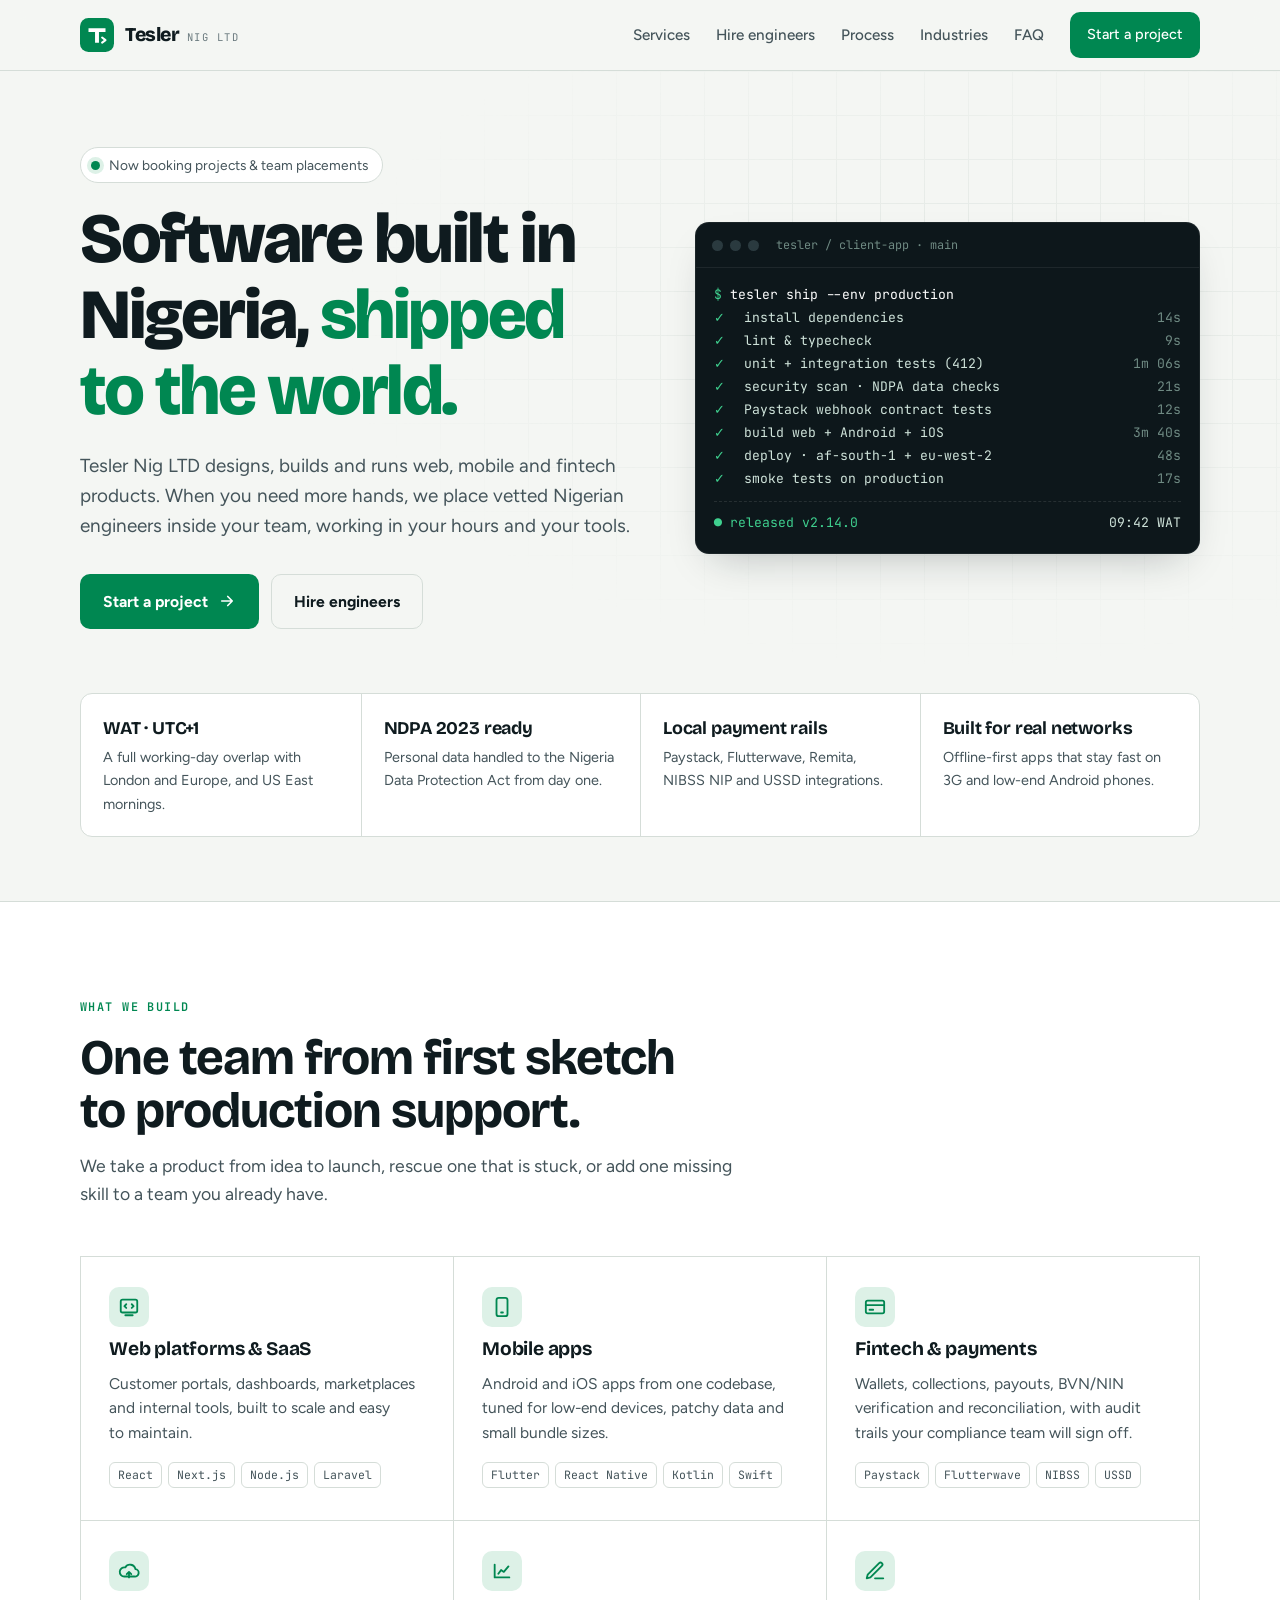
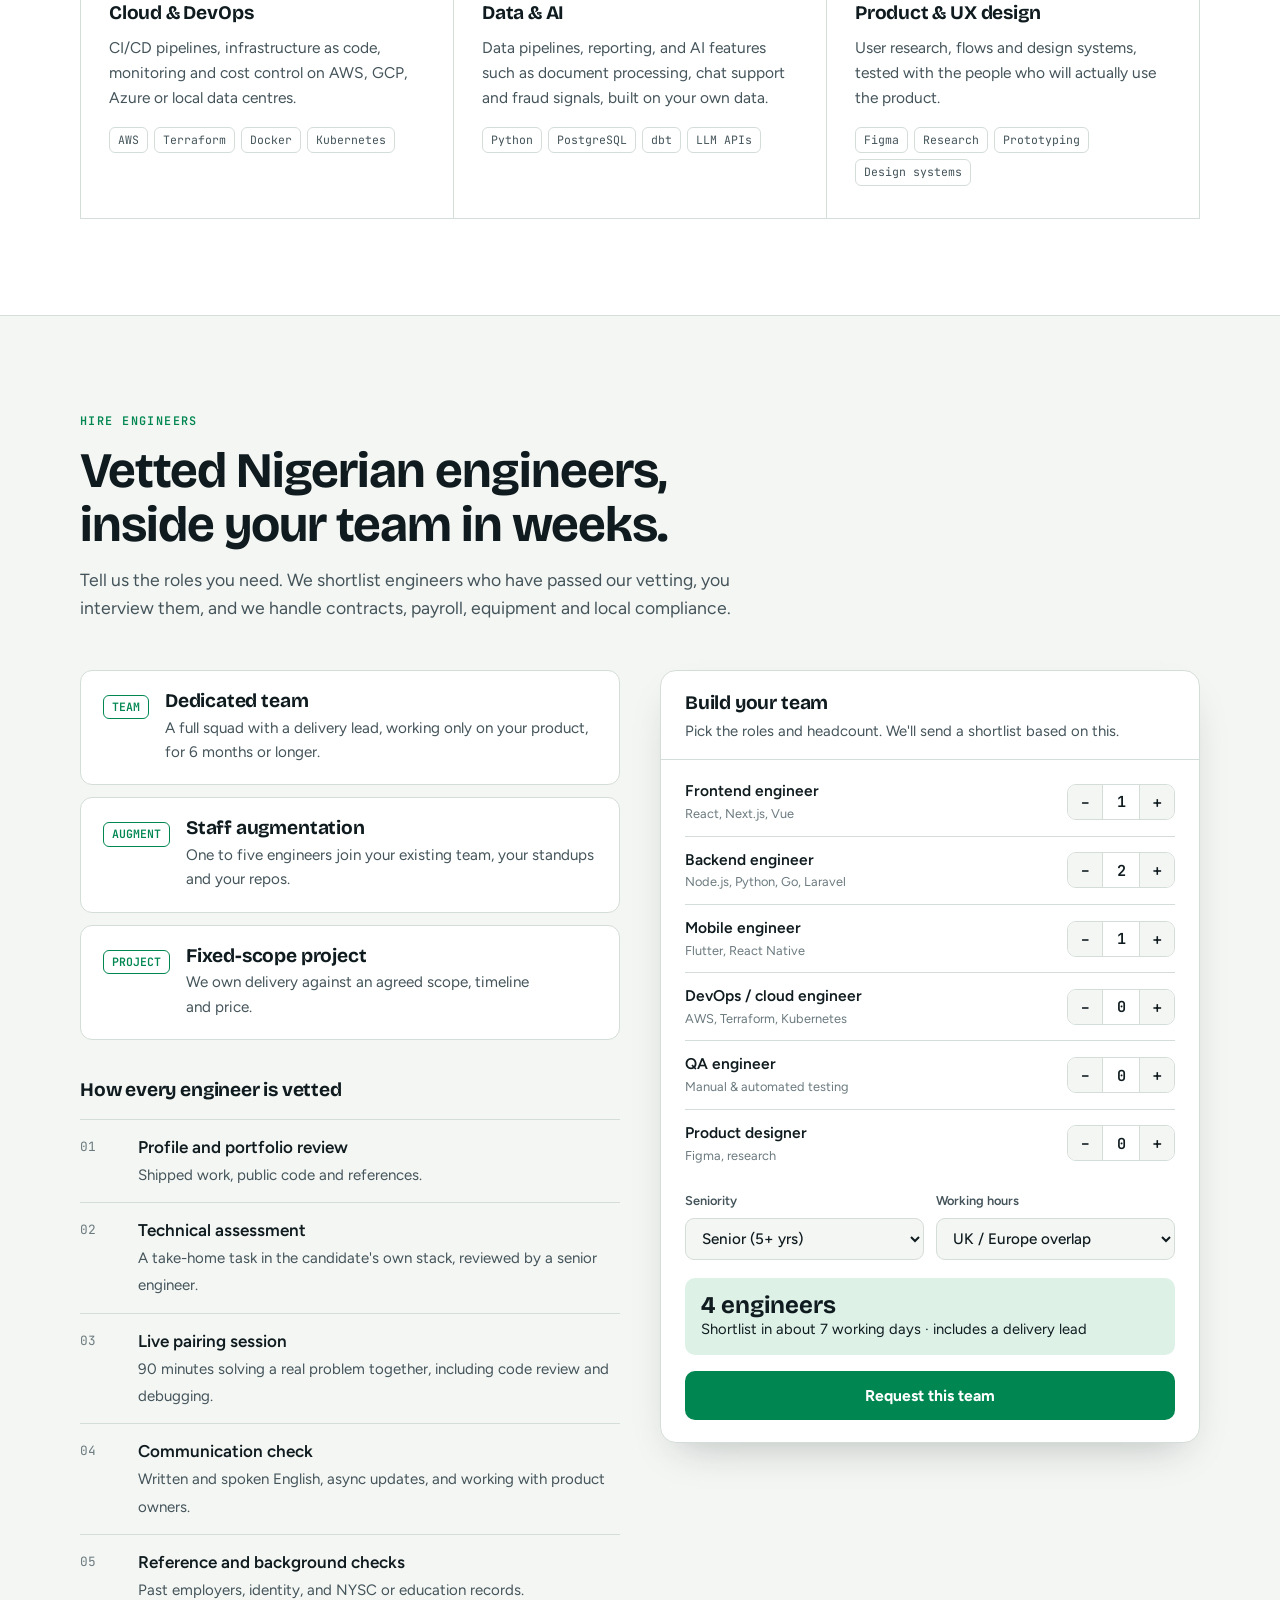
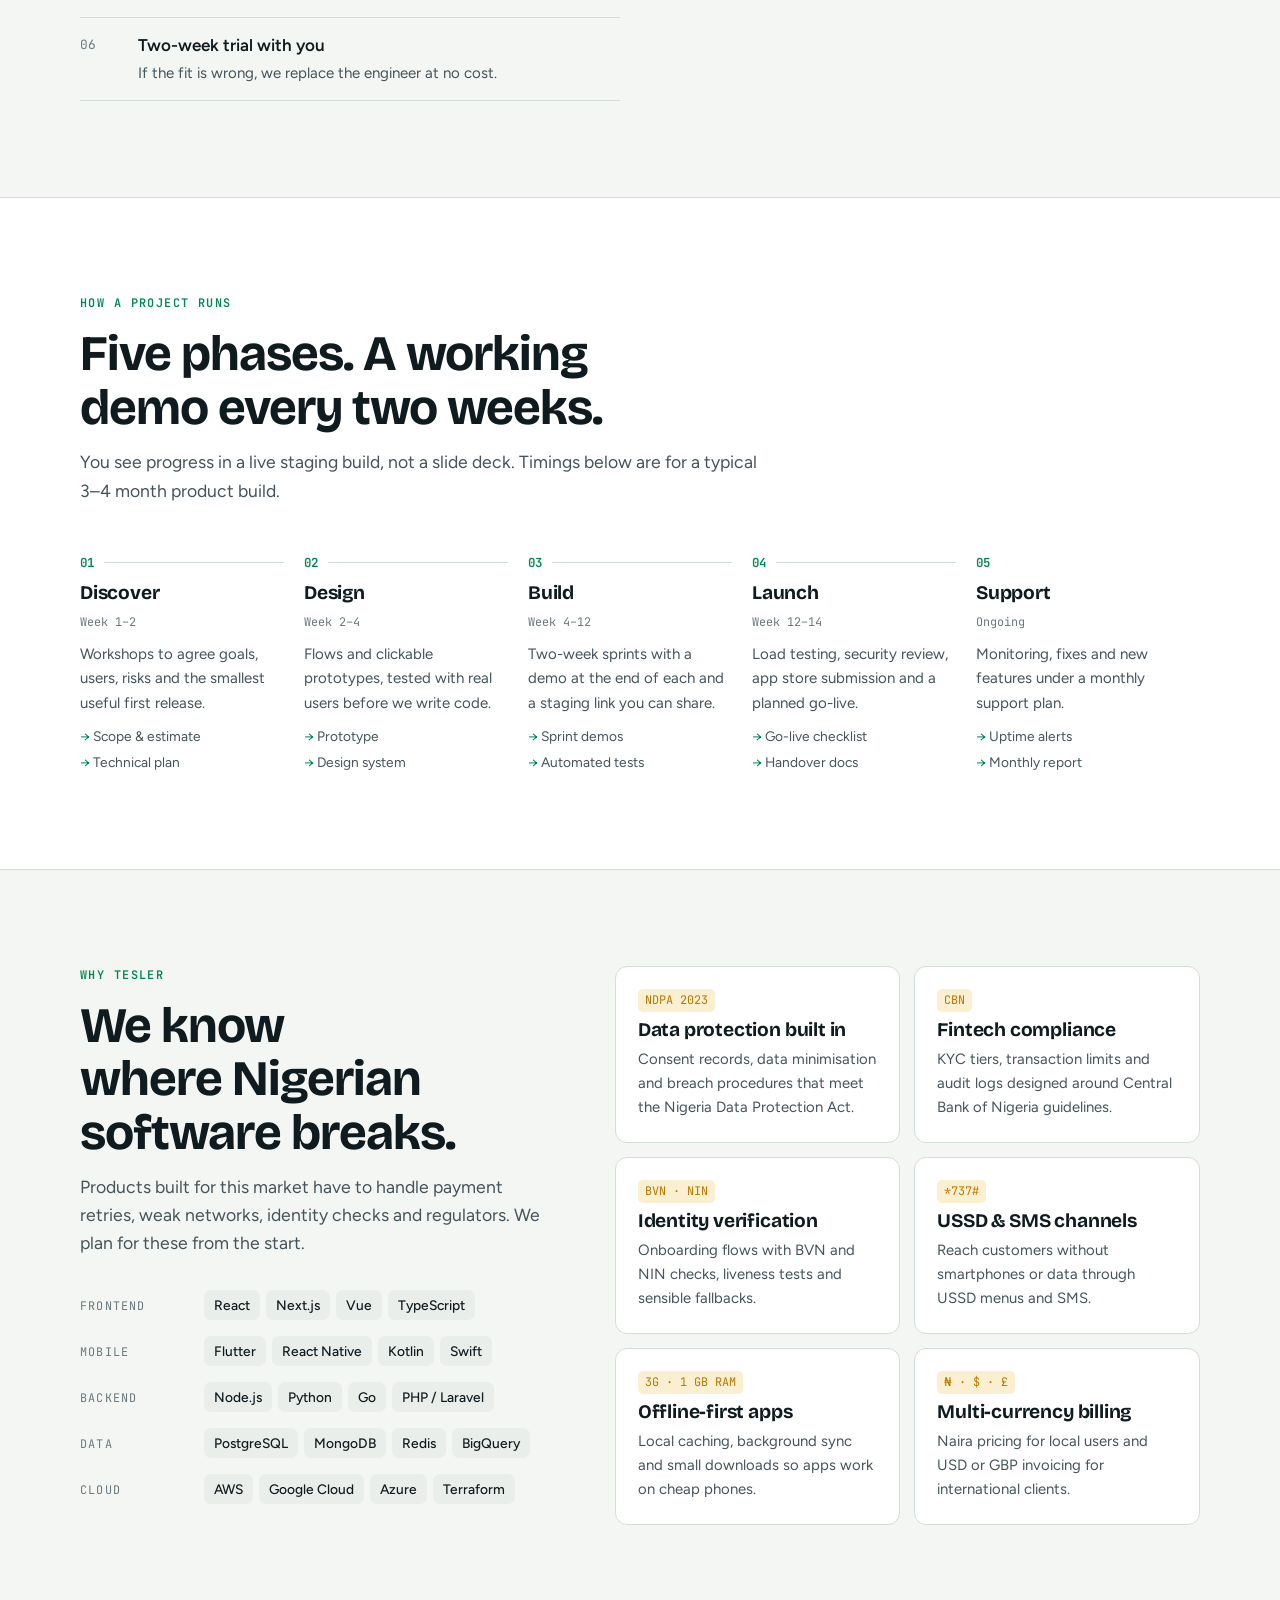
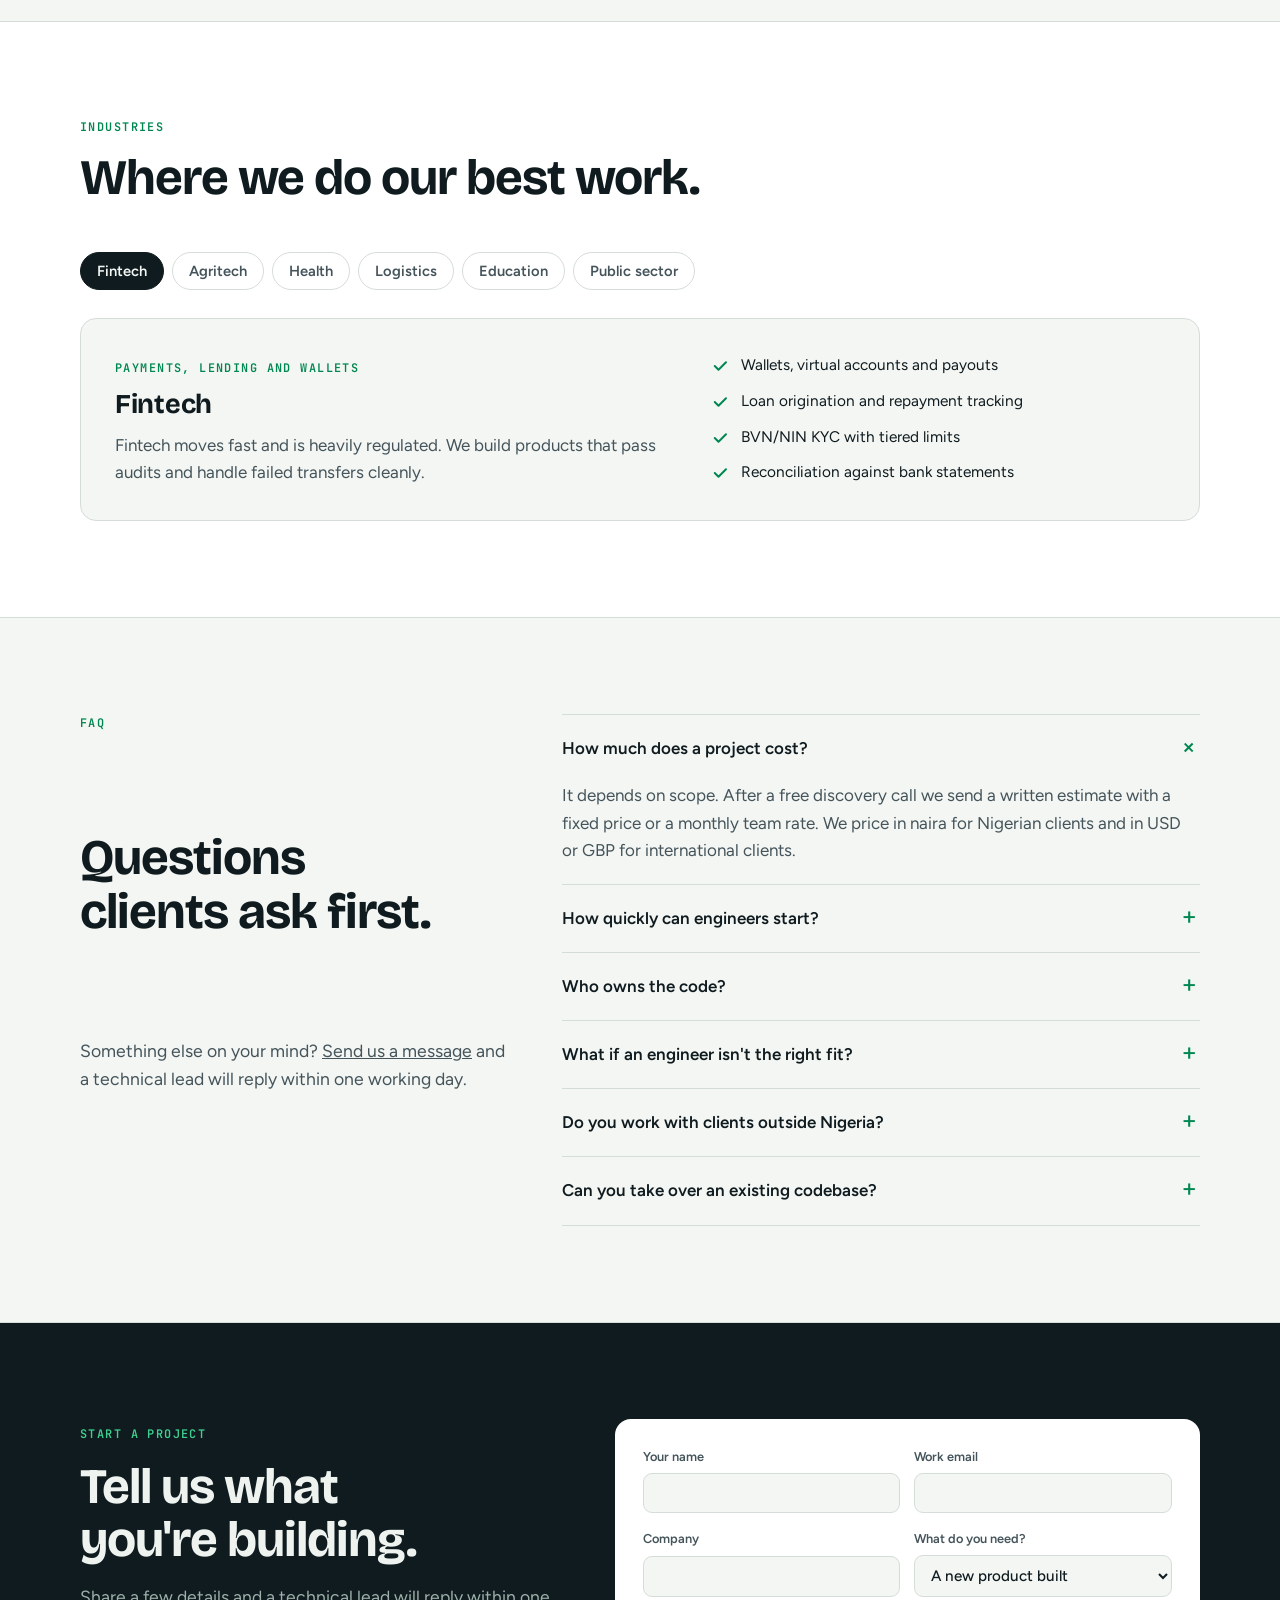
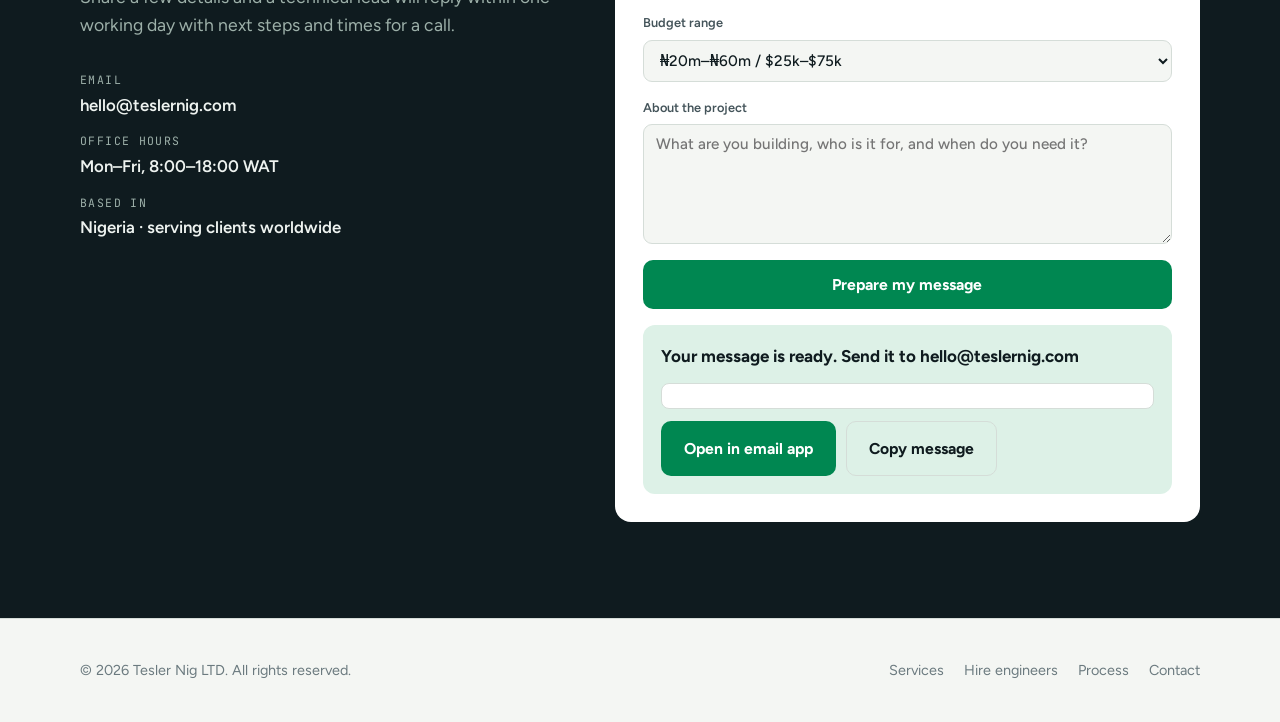
==== tesler-nig/index.html @ bc7fb271 "Add Tesler Nig LTD website A standalone single-file site for Tesler Nig LTD, a Nigerian software com" ====
<!DOCTYPE html>
<html lang="en">
<head>
<meta charset="UTF-8">
<meta name="viewport" content="width=device-width, initial-scale=1.0, viewport-fit=cover">
<title>Tesler Nig LTD</title>
<meta name="description" content="Tesler Nig LTD is a Nigerian software company. We design and build web, mobile, fintech and cloud products, and we place vetted Nigerian engineers inside your team.">
<link rel="preconnect" href="https://fonts.googleapis.com">
<link rel="preconnect" href="https://fonts.gstatic.com" crossorigin>
<link href="https://fonts.googleapis.com/css2?family=Bricolage+Grotesque:opsz,wght@12..96,500;12..96,700;12..96,800&family=Figtree:wght@400;500;600;700&family=JetBrains+Mono:wght@400;600&display=swap" rel="stylesheet">
<style>
:root{
  color-scheme:light;
  --ground:#F4F6F3;
  --surface:#FFFFFF;
  --surface-2:#E9EEEA;
  --ink:#0F1B1F;
  --ink-2:#44545A;
  --ink-3:#6B7A7F;
  --line:#D5DDD8;
  --green:#008751;
  --green-ink:#FFFFFF;
  --green-soft:#DDF1E7;
  --amber:#B87800;
  --amber-soft:#FBEFD2;
  --term:#0D171B;
  --term-ink:#CFE3DA;
  --term-dim:#6F8A83;
  --term-ok:#3FD08F;
  --term-run:#F2B233;
  --shadow:0 18px 40px -18px rgba(15,27,31,.28);
  --band:#0F1B1F;
  --band-ink:#EEF3F0;
  --band-dim:#9DB0A9;
  --band-accent:#3FD08F;
  --radius:12px;
  --max:1160px;
  --display:'Bricolage Grotesque',ui-sans-serif,system-ui,sans-serif;
  --body:'Figtree',ui-sans-serif,system-ui,-apple-system,'Segoe UI',sans-serif;
  --mono:'JetBrains Mono',ui-monospace,'SFMono-Regular',Menlo,Consolas,monospace;
}
@media (prefers-color-scheme:dark){
  :root:not([data-theme="light"]){
    color-scheme:dark;
    --ground:#0A1215;
    --surface:#111D21;
    --surface-2:#16252A;
    --ink:#E4EDE9;
    --ink-2:#A9BAB4;
    --ink-3:#7E918B;
    --line:#223439;
    --green:#2BC48A;
    --green-ink:#06140E;
    --green-soft:#12342A;
    --amber:#F2B233;
    --amber-soft:#33280F;
    --term:#060C0E;
    --band:#0E2A21;
    --shadow:0 18px 40px -18px rgba(0,0,0,.7);
  }
}
:root[data-theme="dark"]{
  color-scheme:dark;
  --ground:#0A1215;
  --surface:#111D21;
  --surface-2:#16252A;
  --ink:#E4EDE9;
  --ink-2:#A9BAB4;
  --ink-3:#7E918B;
  --line:#223439;
  --green:#2BC48A;
  --green-ink:#06140E;
  --green-soft:#12342A;
  --amber:#F2B233;
  --amber-soft:#33280F;
  --term:#060C0E;
  --band:#0E2A21;
  --shadow:0 18px 40px -18px rgba(0,0,0,.7);
}

*{box-sizing:border-box;margin:0;padding:0}
html{scroll-behavior:smooth;scroll-padding-top:84px}
body{background:var(--ground);color:var(--ink);font-family:var(--body);font-size:17px;line-height:1.6;-webkit-font-smoothing:antialiased}
img,svg{max-width:100%;display:block}
a{color:inherit}
h1,h2,h3{font-family:var(--display);line-height:1.08;letter-spacing:-.02em;text-wrap:balance}
h2{font-size:clamp(2rem,4.2vw,3.1rem);font-weight:700}
h3{font-size:1.2rem;font-weight:700;letter-spacing:-.01em}
p{text-wrap:pretty}
:focus-visible{outline:2.5px solid var(--green);outline-offset:3px;border-radius:6px}
.wrap{max-width:var(--max);margin-inline:auto;padding-inline:20px}
section{padding-block:96px}
.label{font-family:var(--mono);font-size:.74rem;letter-spacing:.12em;text-transform:uppercase;color:var(--green);font-weight:600}
.lede{color:var(--ink-2);font-size:1.1rem;max-width:62ch}
.sec-head{display:grid;gap:14px;margin-bottom:48px;max-width:760px}

.btn{display:inline-flex;align-items:center;justify-content:center;gap:10px;font-family:var(--body);font-weight:700;font-size:.98rem;padding:14px 22px;border-radius:10px;border:1.5px solid transparent;text-decoration:none;cursor:pointer;transition:transform .15s ease,background-color .15s ease,border-color .15s ease}
.btn-primary{background:var(--green);color:var(--green-ink)}
.btn-primary:hover{transform:translateY(-2px)}
.btn-quiet{background:transparent;color:var(--ink);border-color:var(--line)}
.btn-quiet:hover{border-color:var(--ink-3)}
.btn svg{width:18px;height:18px}

/* ---------- header ---------- */
.top{position:sticky;top:env(safe-area-inset-top,0px);z-index:50;background:color-mix(in srgb,var(--ground) 88%,transparent);backdrop-filter:blur(12px);-webkit-backdrop-filter:blur(12px);border-bottom:1px solid var(--line)}
.nav{display:flex;align-items:center;justify-content:space-between;gap:20px;height:70px}
.brand{display:flex;align-items:center;gap:11px;text-decoration:none;font-family:var(--display);font-weight:800;font-size:1.22rem;letter-spacing:-.02em}
.brand svg{width:34px;height:34px;flex:none}
.brand small{font-family:var(--mono);font-weight:400;font-size:.66rem;letter-spacing:.14em;color:var(--ink-3);text-transform:uppercase;margin-left:7px}
.links{display:flex;align-items:center;gap:26px}
.links a{text-decoration:none;font-size:.95rem;color:var(--ink-2);font-weight:500}
.links a:hover{color:var(--ink)}
.links .btn{padding:10px 16px;font-size:.9rem;color:var(--green-ink)}
.menu-btn{display:none;background:none;border:1.5px solid var(--line);border-radius:9px;padding:8px 10px;color:var(--ink);cursor:pointer;font:600 .85rem var(--body)}

/* ---------- hero ---------- */
.hero{padding-block:76px 64px;position:relative;overflow:hidden;isolation:isolate}
.hero::before{content:"";position:absolute;inset:0;z-index:-1;background-image:linear-gradient(var(--line) 1px,transparent 1px),linear-gradient(90deg,var(--line) 1px,transparent 1px);background-size:44px 44px;mask-image:radial-gradient(ellipse 70% 60% at 75% 30%,#000 10%,transparent 70%);-webkit-mask-image:radial-gradient(ellipse 70% 60% at 75% 30%,#000 10%,transparent 70%);opacity:.55}
.hero-grid{display:grid;grid-template-columns:1.05fr .95fr;gap:56px;align-items:center}
.hero h1{font-size:clamp(2.5rem,5.6vw,4.4rem);font-weight:800;letter-spacing:-.035em;margin-block:18px 22px}
.hero h1 .hl{color:var(--green)}
.hero .lede{font-size:1.18rem}
.hero-cta{display:flex;flex-wrap:wrap;gap:12px;margin-top:32px}
.avail{display:inline-flex;align-items:center;gap:9px;background:var(--surface);border:1px solid var(--line);border-radius:999px;padding:6px 14px 6px 10px;font-size:.86rem;color:var(--ink-2)}
.avail i{width:9px;height:9px;border-radius:50%;background:var(--green);box-shadow:0 0 0 4px var(--green-soft)}

/* terminal */
.term{background:var(--term);color:var(--term-ink);border-radius:14px;box-shadow:var(--shadow);font-family:var(--mono);font-size:.82rem;line-height:1.75;overflow:hidden;border:1px solid rgba(255,255,255,.06)}
.term-bar{display:flex;align-items:center;gap:7px;padding:12px 16px;border-bottom:1px solid rgba(255,255,255,.07)}
.term-bar b{width:11px;height:11px;border-radius:50%;background:#2A3A3F}
.term-bar span{margin-left:10px;color:var(--term-dim);font-size:.74rem}
.term-body{padding:16px 18px 18px;overflow-x:auto}
.term-body .cmd{color:#fff}
.term-body .cmd::before{content:"$ ";color:var(--term-ok)}
.term-line{display:grid;grid-template-columns:22px 1fr auto;gap:8px;white-space:nowrap}
.term-line .st{color:var(--term-ok)}
.term-line.run .st{color:var(--term-run)}
.term-line.pend{color:var(--term-dim)}
.term-line.pend .st{color:var(--term-dim)}
.term-line .t{color:var(--term-dim);font-variant-numeric:tabular-nums}
.term-foot{margin-top:10px;padding-top:10px;border-top:1px dashed rgba(255,255,255,.1);display:flex;justify-content:space-between;gap:12px;flex-wrap:wrap}
.term-foot .ok{color:var(--term-ok)}
.term-foot a{color:var(--term-ink)}

.facts{display:grid;grid-template-columns:repeat(4,1fr);gap:0;margin-top:64px;border:1px solid var(--line);border-radius:var(--radius);background:var(--surface)}
.fact{padding:20px 22px;display:grid;gap:4px;align-content:start}
.fact + .fact{border-left:1px solid var(--line)}
.fact b{font-family:var(--display);font-size:1.12rem;letter-spacing:-.01em}
.fact span{font-size:.9rem;color:var(--ink-2)}

/* ---------- services ---------- */
.services{background:var(--surface);border-block:1px solid var(--line)}
.svc-grid{display:grid;grid-template-columns:repeat(3,1fr);border-top:1px solid var(--line);border-left:1px solid var(--line)}
.svc{padding:30px 28px 32px;border-right:1px solid var(--line);border-bottom:1px solid var(--line);display:grid;gap:12px;align-content:start;transition:background-color .2s}
.svc:hover{background:var(--ground)}
.svc .ic{width:40px;height:40px;border-radius:10px;background:var(--green-soft);color:var(--green);display:grid;place-items:center}
.svc .ic svg{width:22px;height:22px}
.svc p{color:var(--ink-2);font-size:.97rem}
.svc ul{list-style:none;display:flex;flex-wrap:wrap;gap:6px;margin-top:4px}
.svc li{font-family:var(--mono);font-size:.72rem;color:var(--ink-2);border:1px solid var(--line);border-radius:6px;padding:3px 8px}

/* ---------- talent ---------- */
.talent-grid{display:grid;grid-template-columns:1fr 1fr;gap:40px;align-items:start}
.models{display:grid;gap:12px}
.model{display:grid;grid-template-columns:auto 1fr;gap:4px 16px;padding:20px 22px;border:1px solid var(--line);border-radius:var(--radius);background:var(--surface)}
.model .tag{grid-row:span 2;font-family:var(--mono);font-size:.72rem;font-weight:600;color:var(--green);border:1px solid var(--green);border-radius:6px;padding:2px 8px;height:max-content;margin-top:4px}
.model p{color:var(--ink-2);font-size:.95rem}
.vet{margin-top:40px}
.vet h3{margin-bottom:18px}
.vet ol{list-style:none;display:grid;gap:0;counter-reset:v}
.vet li{counter-increment:v;display:grid;grid-template-columns:44px 1fr;gap:14px;padding-block:14px;border-top:1px solid var(--line)}
.vet li:last-child{border-bottom:1px solid var(--line)}
.vet li::before{content:counter(v,decimal-leading-zero);font-family:var(--mono);font-size:.8rem;color:var(--ink-3);padding-top:3px}
.vet li b{display:block;font-weight:600}
.vet li span{color:var(--ink-2);font-size:.94rem}

/* team builder */
.builder{background:var(--surface);border:1px solid var(--line);border-radius:16px;box-shadow:var(--shadow);position:sticky;top:96px}
.builder header{padding:22px 24px 16px;border-bottom:1px solid var(--line)}
.builder header p{color:var(--ink-2);font-size:.93rem;margin-top:6px}
.roles{padding:8px 24px}
.role{display:grid;grid-template-columns:1fr auto;align-items:center;gap:12px;padding-block:11px;border-bottom:1px solid var(--line)}
.role:last-child{border-bottom:none}
.role label{font-weight:600;font-size:.97rem}
.role small{display:block;color:var(--ink-3);font-size:.8rem;font-weight:400}
.step{display:inline-flex;align-items:center;border:1px solid var(--line);border-radius:9px;overflow:hidden}
.step button{width:34px;height:34px;background:var(--ground);border:none;color:var(--ink);font:600 1.05rem var(--body);cursor:pointer}
.step button:hover{background:var(--surface-2)}
.step input{width:38px;height:34px;text-align:center;border:none;border-inline:1px solid var(--line);background:var(--surface);color:var(--ink);font:600 .95rem var(--mono);font-variant-numeric:tabular-nums;-moz-appearance:textfield}
.step input::-webkit-inner-spin-button,.step input::-webkit-outer-spin-button{-webkit-appearance:none;margin:0}
.opts{display:grid;grid-template-columns:1fr 1fr;gap:12px;padding:6px 24px 18px}
.field{display:grid;gap:6px}
.field label{font-size:.8rem;font-weight:600;color:var(--ink-2)}
select,input[type=text],input[type=email],textarea{width:100%;font:500 .95rem var(--body);color:var(--ink);background:var(--ground);border:1.5px solid var(--line);border-radius:9px;padding:10px 12px}
select:focus,input:focus,textarea:focus{outline:none;border-color:var(--green)}
textarea{resize:vertical;min-height:120px}
.summary{margin:0 24px;padding:14px 16px;background:var(--green-soft);border-radius:10px;font-size:.92rem}
.summary b{font-family:var(--display);font-size:1.5rem;display:block;line-height:1.1;font-variant-numeric:tabular-nums}
.builder footer{padding:16px 24px 22px}
.builder footer .btn{width:100%}

/* ---------- process ---------- */
.process{background:var(--surface);border-block:1px solid var(--line)}
.phases{display:grid;grid-template-columns:repeat(5,1fr);gap:0;position:relative}
.phase{padding:0 20px 0 0;display:grid;gap:10px;align-content:start}
.phase .num{display:flex;align-items:center;gap:10px;font-family:var(--mono);font-size:.78rem;color:var(--green);font-weight:600}
.phase .num::after{content:"";flex:1;height:1.5px;background:var(--line)}
.phase:last-child .num::after{display:none}
.phase .wk{font-family:var(--mono);font-size:.74rem;color:var(--ink-3)}
.phase p{color:var(--ink-2);font-size:.94rem}
.phase ul{list-style:none;display:grid;gap:4px;font-size:.86rem;color:var(--ink-2)}
.phase li::before{content:"→ ";color:var(--green)}

/* ---------- local edge ---------- */
.edge-grid{display:grid;grid-template-columns:.9fr 1.1fr;gap:56px;align-items:start}
.edge-list{display:grid;grid-template-columns:1fr 1fr;gap:14px}
.edge{padding:22px;border:1px solid var(--line);border-radius:var(--radius);background:var(--surface);display:grid;gap:8px;align-content:start}
.edge code{font-family:var(--mono);font-size:.74rem;color:var(--amber);background:var(--amber-soft);border-radius:5px;padding:2px 7px;justify-self:start}
.edge p{color:var(--ink-2);font-size:.93rem}
.stack{margin-top:32px;display:grid;gap:16px}
.stack-row{display:grid;grid-template-columns:110px 1fr;gap:14px;align-items:baseline}
.stack-row dt{font-family:var(--mono);font-size:.74rem;text-transform:uppercase;letter-spacing:.1em;color:var(--ink-3)}
.stack-row dd{display:flex;flex-wrap:wrap;gap:6px}
.stack-row dd span{font-size:.86rem;font-weight:500;padding:4px 10px;border-radius:7px;background:var(--surface-2)}

/* ---------- industries ---------- */
.inds{background:var(--surface);border-block:1px solid var(--line)}
.ind-tabs{display:flex;flex-wrap:wrap;gap:8px;margin-bottom:28px}
.ind-tabs button{font:600 .92rem var(--body);color:var(--ink-2);background:transparent;border:1.5px solid var(--line);border-radius:999px;padding:9px 16px;cursor:pointer}
.ind-tabs button[aria-selected="true"]{background:var(--ink);color:var(--ground);border-color:var(--ink)}
.ind-panel{display:grid;grid-template-columns:1.1fr .9fr;gap:40px;padding:34px;border:1px solid var(--line);border-radius:16px;background:var(--ground)}
.ind-panel h3{font-size:1.7rem;margin-bottom:12px}
.ind-panel p{color:var(--ink-2)}
.ind-panel ul{list-style:none;display:grid;gap:10px}
.ind-panel li{display:grid;grid-template-columns:20px 1fr;gap:10px;font-size:.96rem}
.ind-panel li svg{width:18px;height:18px;color:var(--green);margin-top:4px}

/* ---------- faq ---------- */
.faq-grid{display:grid;grid-template-columns:.8fr 1.2fr;gap:56px}
details{border-bottom:1px solid var(--line)}
details:first-of-type{border-top:1px solid var(--line)}
summary{list-style:none;cursor:pointer;padding:20px 40px 20px 0;font-weight:600;font-size:1.06rem;position:relative}
summary::-webkit-details-marker{display:none}
summary::after{content:"+";position:absolute;right:4px;top:16px;font:400 1.5rem var(--mono);color:var(--green);transition:transform .2s}
details[open] summary::after{transform:rotate(45deg)}
details p{color:var(--ink-2);padding-bottom:20px;max-width:64ch}

/* ---------- contact ---------- */
.contact{background:var(--band);color:var(--band-ink);border-top:1px solid var(--line)}
.contact .label{color:var(--band-accent)}
.contact .lede{color:var(--band-dim)}
.contact-grid{display:grid;grid-template-columns:.9fr 1.1fr;gap:56px;align-items:start}
.contact h2{color:var(--band-ink)}
.direct{margin-top:32px;display:grid;gap:14px}
.direct div{display:grid;gap:2px}
.direct dt{font-family:var(--mono);font-size:.72rem;letter-spacing:.12em;text-transform:uppercase;color:var(--band-dim)}
.direct dd{font-size:1.05rem;font-weight:600;user-select:all}
.form{background:var(--surface);color:var(--ink);border-radius:16px;padding:28px;display:grid;gap:16px}
.form .row{display:grid;grid-template-columns:1fr 1fr;gap:14px}
.form .note{font-size:.84rem;color:var(--ink-3)}
.sent{display:grid;gap:12px;background:var(--green-soft);border-radius:12px;padding:18px}
.sent pre{white-space:pre-wrap;font:.84rem/1.6 var(--mono);background:var(--surface);border:1px solid var(--line);border-radius:8px;padding:12px;max-height:220px;overflow:auto}
.sent .acts{display:flex;flex-wrap:wrap;gap:10px}

footer.site{padding-block:40px;border-top:1px solid var(--line);font-size:.9rem;color:var(--ink-3)}
footer.site .wrap{display:flex;flex-wrap:wrap;justify-content:space-between;gap:16px;align-items:center}
footer.site nav{display:flex;flex-wrap:wrap;gap:20px}
footer.site a{text-decoration:none}
footer.site a:hover{color:var(--ink)}

/* ---------- responsive ---------- */
@media (max-width:980px){
  .hero-grid,.talent-grid,.edge-grid,.faq-grid,.contact-grid{grid-template-columns:1fr;gap:40px}
  .svc-grid{grid-template-columns:1fr 1fr}
  .phases{grid-template-columns:1fr;gap:26px}
  .phase{padding:0}
  .phase .num::after{display:none}
  .facts{grid-template-columns:1fr 1fr}
  .fact:nth-child(3){border-left:none}
  .fact:nth-child(n+3){border-top:1px solid var(--line)}
  .builder{position:static}
  .ind-panel{grid-template-columns:1fr;gap:24px;padding:26px}
}
@media (max-width:760px){
  .menu-btn{display:block}
  .links{display:none;position:absolute;top:70px;left:0;right:0;flex-direction:column;align-items:stretch;gap:0;background:var(--ground);border-bottom:1px solid var(--line);padding:8px 20px 18px}
  .links.open{display:flex}
  .links a{padding:12px 0;border-bottom:1px solid var(--line)}
  .links .btn{margin-top:12px;border-bottom:none}
  section{padding-block:68px}
}
@media (max-width:600px){
  .svc-grid,.edge-list,.form .row,.opts{grid-template-columns:1fr}
  .facts{grid-template-columns:1fr}
  .fact + .fact{border-left:none;border-top:1px solid var(--line)}
  .stack-row{grid-template-columns:1fr;gap:6px}
  .form{padding:20px}
  .term{font-size:.74rem}
}
@media (prefers-reduced-motion:reduce){
  html{scroll-behavior:auto}
  *{transition:none!important}
}
</style>
</head>
<body>

<header class="top">
  <div class="wrap nav">
    <a class="brand" href="#top" aria-label="Tesler Nig LTD home">
      <svg viewBox="0 0 40 40" aria-hidden="true"><rect width="40" height="40" rx="10" fill="var(--green)"/><path d="M10 12h20v4.5h-7.7V29h-4.6V16.5H10z" fill="var(--green-ink)"/><path d="M26 23l4 3-4 3" fill="none" stroke="var(--green-ink)" stroke-width="2.4" stroke-linecap="round" stroke-linejoin="round"/></svg>
      <span>Tesler<small>Nig LTD</small></span>
    </a>
    <button class="menu-btn" id="menu-btn" aria-expanded="false" aria-controls="nav-links">Menu</button>
    <nav class="links" id="nav-links" aria-label="Main">
      <a href="#services">Services</a>
      <a href="#talent">Hire engineers</a>
      <a href="#process">Process</a>
      <a href="#industries">Industries</a>
      <a href="#faq">FAQ</a>
      <a class="btn btn-primary" href="#contact">Start a project</a>
    </nav>
  </div>
</header>

<main id="top">

<!-- ================= HERO ================= -->
<section class="hero">
  <div class="wrap">
    <div class="hero-grid">
      <div>
        <span class="avail"><i></i>Now booking projects &amp; team placements</span>
        <h1>Software built in Nigeria, <span class="hl">shipped to the world.</span></h1>
        <p class="lede">Tesler Nig LTD designs, builds and runs web, mobile and fintech products. When you need more hands, we place vetted Nigerian engineers inside your team, working in your hours and your tools.</p>
        <div class="hero-cta">
          <a class="btn btn-primary" href="#contact">Start a project
            <svg viewBox="0 0 24 24" fill="none" stroke="currentColor" stroke-width="2.2" stroke-linecap="round" stroke-linejoin="round" aria-hidden="true"><path d="M5 12h14M13 6l6 6-6 6"/></svg>
          </a>
          <a class="btn btn-quiet" href="#talent">Hire engineers</a>
        </div>
      </div>

      <div class="term" role="img" aria-label="A deployment pipeline for a client app: tests, security scan, build, and release all passing.">
        <div class="term-bar"><b></b><b></b><b></b><span>tesler / client-app · main</span></div>
        <div class="term-body">
          <div class="cmd">tesler ship --env production</div>
          <div id="pipeline">
            <div class="term-line"><span class="st">✓</span><span>install dependencies</span><span class="t">14s</span></div>
            <div class="term-line"><span class="st">✓</span><span>lint &amp; typecheck</span><span class="t">9s</span></div>
            <div class="term-line"><span class="st">✓</span><span>unit + integration tests (412)</span><span class="t">1m 06s</span></div>
            <div class="term-line"><span class="st">✓</span><span>security scan · NDPA data checks</span><span class="t">21s</span></div>
            <div class="term-line"><span class="st">✓</span><span>Paystack webhook contract tests</span><span class="t">12s</span></div>
            <div class="term-line"><span class="st">✓</span><span>build web + Android + iOS</span><span class="t">3m 40s</span></div>
            <div class="term-line"><span class="st">✓</span><span>deploy · af-south-1 + eu-west-2</span><span class="t">48s</span></div>
            <div class="term-line"><span class="st">✓</span><span>smoke tests on production</span><span class="t">17s</span></div>
          </div>
          <div class="term-foot"><span class="ok" id="pipe-status">● released v2.14.0</span><span>09:42 WAT</span></div>
        </div>
      </div>
    </div>

    <div class="facts">
      <div class="fact"><b>WAT · UTC+1</b><span>A full working-day overlap with London and Europe, and US East mornings.</span></div>
      <div class="fact"><b>NDPA 2023 ready</b><span>Personal data handled to the Nigeria Data Protection Act from day one.</span></div>
      <div class="fact"><b>Local payment rails</b><span>Paystack, Flutterwave, Remita, NIBSS NIP and USSD integrations.</span></div>
      <div class="fact"><b>Built for real networks</b><span>Offline-first apps that stay fast on 3G and low-end Android phones.</span></div>
    </div>
  </div>
</section>

<!-- ================= SERVICES ================= -->
<section class="services" id="services">
  <div class="wrap">
    <div class="sec-head">
      <span class="label">What we build</span>
      <h2>One team from first sketch to production support.</h2>
      <p class="lede">We take a product from idea to launch, rescue one that is stuck, or add one missing skill to a team you already have.</p>
    </div>
    <div class="svc-grid">
      <article class="svc">
        <div class="ic"><svg viewBox="0 0 24 24" fill="none" stroke="currentColor" stroke-width="2" stroke-linecap="round" stroke-linejoin="round" aria-hidden="true"><rect x="3" y="4" width="18" height="14" rx="2"/><path d="M8 21h8M9 9l-2 2 2 2M15 9l2 2-2 2"/></svg></div>
        <h3>Web platforms &amp; SaaS</h3>
        <p>Customer portals, dashboards, marketplaces and internal tools, built to scale and easy to maintain.</p>
        <ul><li>React</li><li>Next.js</li><li>Node.js</li><li>Laravel</li></ul>
      </article>
      <article class="svc">
        <div class="ic"><svg viewBox="0 0 24 24" fill="none" stroke="currentColor" stroke-width="2" stroke-linecap="round" stroke-linejoin="round" aria-hidden="true"><rect x="6" y="2" width="12" height="20" rx="2.5"/><path d="M11 18h2"/></svg></div>
        <h3>Mobile apps</h3>
        <p>Android and iOS apps from one codebase, tuned for low-end devices, patchy data and small bundle sizes.</p>
        <ul><li>Flutter</li><li>React Native</li><li>Kotlin</li><li>Swift</li></ul>
      </article>
      <article class="svc">
        <div class="ic"><svg viewBox="0 0 24 24" fill="none" stroke="currentColor" stroke-width="2" stroke-linecap="round" stroke-linejoin="round" aria-hidden="true"><rect x="2" y="5" width="20" height="14" rx="2"/><path d="M2 10h20M6 15h4"/></svg></div>
        <h3>Fintech &amp; payments</h3>
        <p>Wallets, collections, payouts, BVN/NIN verification and reconciliation, with audit trails your compliance team will sign off.</p>
        <ul><li>Paystack</li><li>Flutterwave</li><li>NIBSS</li><li>USSD</li></ul>
      </article>
      <article class="svc">
        <div class="ic"><svg viewBox="0 0 24 24" fill="none" stroke="currentColor" stroke-width="2" stroke-linecap="round" stroke-linejoin="round" aria-hidden="true"><path d="M7 18a5 5 0 1 1 .9-9.9A6 6 0 0 1 19 10a4 4 0 0 1-1 8z"/><path d="M12 13v6M9.5 15.5 12 13l2.5 2.5"/></svg></div>
        <h3>Cloud &amp; DevOps</h3>
        <p>CI/CD pipelines, infrastructure as code, monitoring and cost control on AWS, GCP, Azure or local data centres.</p>
        <ul><li>AWS</li><li>Terraform</li><li>Docker</li><li>Kubernetes</li></ul>
      </article>
      <article class="svc">
        <div class="ic"><svg viewBox="0 0 24 24" fill="none" stroke="currentColor" stroke-width="2" stroke-linecap="round" stroke-linejoin="round" aria-hidden="true"><path d="M4 19V5M4 19h16M8 15l3-4 3 2 5-6"/></svg></div>
        <h3>Data &amp; AI</h3>
        <p>Data pipelines, reporting, and AI features such as document processing, chat support and fraud signals, built on your own data.</p>
        <ul><li>Python</li><li>PostgreSQL</li><li>dbt</li><li>LLM APIs</li></ul>
      </article>
      <article class="svc">
        <div class="ic"><svg viewBox="0 0 24 24" fill="none" stroke="currentColor" stroke-width="2" stroke-linecap="round" stroke-linejoin="round" aria-hidden="true"><path d="M12 20h9M16.5 3.5a2.1 2.1 0 0 1 3 3L7 19l-4 1 1-4z"/></svg></div>
        <h3>Product &amp; UX design</h3>
        <p>User research, flows and design systems, tested with the people who will actually use the product.</p>
        <ul><li>Figma</li><li>Research</li><li>Prototyping</li><li>Design systems</li></ul>
      </article>
    </div>
  </div>
</section>

<!-- ================= TALENT ================= -->
<section id="talent">
  <div class="wrap">
    <div class="sec-head">
      <span class="label">Hire engineers</span>
      <h2>Vetted Nigerian engineers, inside your team in weeks.</h2>
      <p class="lede">Tell us the roles you need. We shortlist engineers who have passed our vetting, you interview them, and we handle contracts, payroll, equipment and local compliance.</p>
    </div>

    <div class="talent-grid">
      <div>
        <div class="models">
          <div class="model"><span class="tag">TEAM</span><h3>Dedicated team</h3><p>A full squad with a delivery lead, working only on your product, for 6 months or longer.</p></div>
          <div class="model"><span class="tag">AUGMENT</span><h3>Staff augmentation</h3><p>One to five engineers join your existing team, your standups and your repos.</p></div>
          <div class="model"><span class="tag">PROJECT</span><h3>Fixed-scope project</h3><p>We own delivery against an agreed scope, timeline and price.</p></div>
        </div>

        <div class="vet">
          <h3>How every engineer is vetted</h3>
          <ol>
            <li><div><b>Profile and portfolio review</b><span>Shipped work, public code and references.</span></div></li>
            <li><div><b>Technical assessment</b><span>A take-home task in the candidate's own stack, reviewed by a senior engineer.</span></div></li>
            <li><div><b>Live pairing session</b><span>90 minutes solving a real problem together, including code review and debugging.</span></div></li>
            <li><div><b>Communication check</b><span>Written and spoken English, async updates, and working with product owners.</span></div></li>
            <li><div><b>Reference and background checks</b><span>Past employers, identity, and NYSC or education records.</span></div></li>
            <li><div><b>Two-week trial with you</b><span>If the fit is wrong, we replace the engineer at no cost.</span></div></li>
          </ol>
        </div>
      </div>

      <form class="builder" id="builder" aria-labelledby="builder-title">
        <header>
          <h3 id="builder-title">Build your team</h3>
          <p>Pick the roles and headcount. We'll send a shortlist based on this.</p>
        </header>
        <div class="roles" id="roles"></div>
        <div class="opts">
          <div class="field">
            <label for="b-seniority">Seniority</label>
            <select id="b-seniority">
              <option>Mid-level (3–5 yrs)</option>
              <option selected>Senior (5+ yrs)</option>
              <option>Mixed</option>
            </select>
          </div>
          <div class="field">
            <label for="b-hours">Working hours</label>
            <select id="b-hours">
              <option selected>UK / Europe overlap</option>
              <option>US East overlap</option>
              <option>Nigeria (WAT)</option>
            </select>
          </div>
        </div>
        <div class="summary" aria-live="polite"><b id="b-total">4 engineers</b><span id="b-detail">Shortlist in about 5 working days</span></div>
        <footer><button type="submit" class="btn btn-primary">Request this team</button></footer>
      </form>
    </div>
  </div>
</section>

<!-- ================= PROCESS ================= -->
<section class="process" id="process">
  <div class="wrap">
    <div class="sec-head">
      <span class="label">How a project runs</span>
      <h2>Five phases. A working demo every two weeks.</h2>
      <p class="lede">You see progress in a live staging build, not a slide deck. Timings below are for a typical 3–4 month product build.</p>
    </div>
    <div class="phases">
      <div class="phase"><span class="num">01</span><h3>Discover</h3><span class="wk">Week 1–2</span><p>Workshops to agree goals, users, risks and the smallest useful first release.</p><ul><li>Scope &amp; estimate</li><li>Technical plan</li></ul></div>
      <div class="phase"><span class="num">02</span><h3>Design</h3><span class="wk">Week 2–4</span><p>Flows and clickable prototypes, tested with real users before we write code.</p><ul><li>Prototype</li><li>Design system</li></ul></div>
      <div class="phase"><span class="num">03</span><h3>Build</h3><span class="wk">Week 4–12</span><p>Two-week sprints with a demo at the end of each and a staging link you can share.</p><ul><li>Sprint demos</li><li>Automated tests</li></ul></div>
      <div class="phase"><span class="num">04</span><h3>Launch</h3><span class="wk">Week 12–14</span><p>Load testing, security review, app store submission and a planned go-live.</p><ul><li>Go-live checklist</li><li>Handover docs</li></ul></div>
      <div class="phase"><span class="num">05</span><h3>Support</h3><span class="wk">Ongoing</span><p>Monitoring, fixes and new features under a monthly support plan.</p><ul><li>Uptime alerts</li><li>Monthly report</li></ul></div>
    </div>
  </div>
</section>

<!-- ================= LOCAL EDGE ================= -->
<section id="edge">
  <div class="wrap edge-grid">
    <div>
      <div class="sec-head" style="margin-bottom:0">
        <span class="label">Why Tesler</span>
        <h2>We know where Nigerian software breaks.</h2>
        <p class="lede">Products built for this market have to handle payment retries, weak networks, identity checks and regulators. We plan for these from the start.</p>
      </div>
      <dl class="stack">
        <div class="stack-row"><dt>Frontend</dt><dd><span>React</span><span>Next.js</span><span>Vue</span><span>TypeScript</span></dd></div>
        <div class="stack-row"><dt>Mobile</dt><dd><span>Flutter</span><span>React Native</span><span>Kotlin</span><span>Swift</span></dd></div>
        <div class="stack-row"><dt>Backend</dt><dd><span>Node.js</span><span>Python</span><span>Go</span><span>PHP / Laravel</span></dd></div>
        <div class="stack-row"><dt>Data</dt><dd><span>PostgreSQL</span><span>MongoDB</span><span>Redis</span><span>BigQuery</span></dd></div>
        <div class="stack-row"><dt>Cloud</dt><dd><span>AWS</span><span>Google Cloud</span><span>Azure</span><span>Terraform</span></dd></div>
      </dl>
    </div>
    <div class="edge-list">
      <div class="edge"><code>NDPA 2023</code><h3>Data protection built in</h3><p>Consent records, data minimisation and breach procedures that meet the Nigeria Data Protection Act.</p></div>
      <div class="edge"><code>CBN</code><h3>Fintech compliance</h3><p>KYC tiers, transaction limits and audit logs designed around Central Bank of Nigeria guidelines.</p></div>
      <div class="edge"><code>BVN · NIN</code><h3>Identity verification</h3><p>Onboarding flows with BVN and NIN checks, liveness tests and sensible fallbacks.</p></div>
      <div class="edge"><code>*737#</code><h3>USSD &amp; SMS channels</h3><p>Reach customers without smartphones or data through USSD menus and SMS.</p></div>
      <div class="edge"><code>3G · 1 GB RAM</code><h3>Offline-first apps</h3><p>Local caching, background sync and small downloads so apps work on cheap phones.</p></div>
      <div class="edge"><code>₦ · $ · £</code><h3>Multi-currency billing</h3><p>Naira pricing for local users and USD or GBP invoicing for international clients.</p></div>
    </div>
  </div>
</section>

<!-- ================= INDUSTRIES ================= -->
<section class="inds" id="industries">
  <div class="wrap">
    <div class="sec-head">
      <span class="label">Industries</span>
      <h2>Where we do our best work.</h2>
    </div>
    <div class="ind-tabs" role="tablist" aria-label="Industries" id="ind-tabs"></div>
    <div class="ind-panel" role="tabpanel" id="ind-panel" aria-live="polite"></div>
  </div>
</section>

<!-- ================= FAQ ================= -->
<section id="faq">
  <div class="wrap faq-grid">
    <div class="sec-head">
      <span class="label">FAQ</span>
      <h2>Questions clients ask first.</h2>
      <p class="lede">Something else on your mind? <a href="#contact">Send us a message</a> and a technical lead will reply within one working day.</p>
    </div>
    <div>
      <details open><summary>How much does a project cost?</summary><p>It depends on scope. After a free discovery call we send a written estimate with a fixed price or a monthly team rate. We price in naira for Nigerian clients and in USD or GBP for international clients.</p></details>
      <details><summary>How quickly can engineers start?</summary><p>We usually send a shortlist within five working days. Once you pick an engineer, they can start as soon as contracts are signed, often within two weeks.</p></details>
      <details><summary>Who owns the code?</summary><p>You do. All source code, designs and documentation are assigned to you under the contract, and they live in your own repositories from the first commit.</p></details>
      <details><summary>What if an engineer isn't the right fit?</summary><p>Every placement starts with a two-week trial. If it isn't working, we replace the engineer at no extra cost.</p></details>
      <details><summary>Do you work with clients outside Nigeria?</summary><p>Yes. Our hours overlap fully with the UK and Europe and partly with the US East Coast. We use your tools: Slack or Teams, Jira or Linear, GitHub or GitLab.</p></details>
      <details><summary>Can you take over an existing codebase?</summary><p>Yes. We start with a one-to-two week code and infrastructure audit, fix the urgent risks first, and then continue development.</p></details>
    </div>
  </div>
</section>

<!-- ================= CONTACT ================= -->
<section class="contact" id="contact">
  <div class="wrap contact-grid">
    <div>
      <span class="label">Start a project</span>
      <h2 style="margin-block:14px 16px">Tell us what you're building.</h2>
      <p class="lede">Share a few details and a technical lead will reply within one working day with next steps and times for a call.</p>
      <dl class="direct">
        <div><dt>Email</dt><dd id="contact-email">hello@teslernig.com</dd></div>
        <div><dt>Office hours</dt><dd>Mon–Fri, 8:00–18:00 WAT</dd></div>
        <div><dt>Based in</dt><dd>Nigeria · serving clients worldwide</dd></div>
      </dl>
    </div>

    <form class="form" id="contact-form" novalidate>
      <div class="row">
        <div class="field"><label for="c-name">Your name</label><input type="text" id="c-name" autocomplete="name" required></div>
        <div class="field"><label for="c-email">Work email</label><input type="email" id="c-email" autocomplete="email" required></div>
      </div>
      <div class="row">
        <div class="field"><label for="c-company">Company</label><input type="text" id="c-company" autocomplete="organization"></div>
        <div class="field">
          <label for="c-need">What do you need?</label>
          <select id="c-need">
            <option>A new product built</option>
            <option>Engineers for my team</option>
            <option>Help with an existing app</option>
            <option>Design only</option>
            <option>Not sure yet</option>
          </select>
        </div>
      </div>
      <div class="field">
        <label for="c-budget">Budget range</label>
        <select id="c-budget">
          <option>Under ₦5m / $5k</option>
          <option>₦5m–₦20m / $5k–$25k</option>
          <option selected>₦20m–₦60m / $25k–$75k</option>
          <option>Above ₦60m / $75k</option>
          <option>Monthly team budget</option>
        </select>
      </div>
      <div class="field"><label for="c-msg">About the project</label><textarea id="c-msg" placeholder="What are you building, who is it for, and when do you need it?"></textarea></div>
      <p class="note" id="form-error" role="alert" hidden></p>
      <button type="submit" class="btn btn-primary">Prepare my message</button>
      <div class="sent" id="sent" hidden>
        <b>Your message is ready. Send it to <span class="email-slot"></span></b>
        <pre id="sent-body"></pre>
        <div class="acts">
          <a class="btn btn-primary" id="mail-link" href="#">Open in email app</a>
          <button type="button" class="btn btn-quiet" id="copy-btn">Copy message</button>
        </div>
      </div>
    </form>
  </div>
</section>
</main>

<footer class="site">
  <div class="wrap">
    <span>© <span id="year">2026</span> Tesler Nig LTD. All rights reserved.</span>
    <nav aria-label="Footer">
      <a href="#services">Services</a>
      <a href="#talent">Hire engineers</a>
      <a href="#process">Process</a>
      <a href="#contact">Contact</a>
    </nav>
  </div>
</footer>

<script>
(function(){
  var EMAIL = document.getElementById('contact-email').textContent.trim();
  document.getElementById('year').textContent = new Date().getFullYear();
  var reduce = window.matchMedia('(prefers-reduced-motion: reduce)').matches;

  /* mobile menu */
  var menuBtn = document.getElementById('menu-btn'), links = document.getElementById('nav-links');
  menuBtn.addEventListener('click', function(){
    var open = links.classList.toggle('open');
    menuBtn.setAttribute('aria-expanded', open);
    menuBtn.textContent = open ? 'Close' : 'Menu';
  });
  links.addEventListener('click', function(e){
    if (e.target.tagName === 'A') { links.classList.remove('open'); menuBtn.setAttribute('aria-expanded', false); menuBtn.textContent = 'Menu'; }
  });

  /* pipeline animation: starts fully passed, then replays */
  var lines = Array.prototype.slice.call(document.querySelectorAll('#pipeline .term-line'));
  var status = document.getElementById('pipe-status');
  function setLine(el, state){
    el.classList.remove('run','pend');
    var st = el.querySelector('.st');
    if (state === 'done') st.textContent = '✓';
    else if (state === 'run') { el.classList.add('run'); st.textContent = '◐'; }
    else { el.classList.add('pend'); st.textContent = '·'; }
  }
  function replay(){
    var i = 0;
    lines.forEach(function(l){ setLine(l,'pend'); });
    status.textContent = '● deploying…'; status.style.color = 'var(--term-run)';
    (function tick(){
      if (i > 0) setLine(lines[i-1],'done');
      if (i < lines.length) { setLine(lines[i],'run'); i++; setTimeout(tick, 650); }
      else { status.textContent = '● released v2.14.0'; status.style.color = ''; setTimeout(replay, 6000); }
    })();
  }
  if (!reduce) setTimeout(replay, 3500);

  /* team builder */
  var ROLES = [
    ['frontend','Frontend engineer','React, Next.js, Vue',1],
    ['backend','Backend engineer','Node.js, Python, Go, Laravel',2],
    ['mobile','Mobile engineer','Flutter, React Native',1],
    ['devops','DevOps / cloud engineer','AWS, Terraform, Kubernetes',0],
    ['qa','QA engineer','Manual & automated testing',0],
    ['design','Product designer','Figma, research',0]
  ];
  var rolesEl = document.getElementById('roles');
  rolesEl.innerHTML = ROLES.map(function(r){
    return '<div class="role"><label for="r-'+r[0]+'">'+r[1]+'<small>'+r[2]+'</small></label>'+
      '<div class="step"><button type="button" data-d="-1" data-t="r-'+r[0]+'" aria-label="Fewer '+r[1]+'s">−</button>'+
      '<input type="number" id="r-'+r[0]+'" min="0" max="20" value="'+r[3]+'" inputmode="numeric">'+
      '<button type="button" data-d="1" data-t="r-'+r[0]+'" aria-label="More '+r[1]+'s">+</button></div></div>';
  }).join('');
  function counts(){
    return ROLES.map(function(r){
      var v = parseInt(document.getElementById('r-'+r[0]).value,10);
      return [r[1], isNaN(v) ? 0 : Math.max(0, Math.min(20, v))];
    });
  }
  function updateTeam(){
    var c = counts(), total = c.reduce(function(s,x){ return s + x[1]; }, 0);
    var days = total === 0 ? 0 : total <= 3 ? 5 : total <= 8 ? 7 : 10;
    document.getElementById('b-total').textContent = total + (total === 1 ? ' engineer' : ' engineers');
    document.getElementById('b-detail').textContent = total === 0 ? 'Add at least one role to get a shortlist'
      : 'Shortlist in about ' + days + ' working days' + (total >= 4 ? ' · includes a delivery lead' : '');
  }
  rolesEl.addEventListener('click', function(e){
    var b = e.target.closest('button[data-d]'); if (!b) return;
    var inp = document.getElementById(b.dataset.t);
    inp.value = Math.max(0, Math.min(20, (parseInt(inp.value,10) || 0) + parseInt(b.dataset.d,10)));
    updateTeam();
  });
  rolesEl.addEventListener('input', updateTeam);
  updateTeam();

  document.getElementById('builder').addEventListener('submit', function(e){
    e.preventDefault();
    var picked = counts().filter(function(x){ return x[1] > 0; });
    var msg = document.getElementById('c-msg');
    document.getElementById('c-need').value = 'Engineers for my team';
    msg.value = 'Team request:\n' + (picked.length ? picked.map(function(x){ return '- ' + x[1] + ' × ' + x[0]; }).join('\n') : '- (no roles picked yet)') +
      '\nSeniority: ' + document.getElementById('b-seniority').value +
      '\nHours: ' + document.getElementById('b-hours').value + '\n\n' + msg.value.replace(/^Team request:[\s\S]*?\n\n/, '');
    document.getElementById('contact').scrollIntoView({behavior: reduce ? 'auto' : 'smooth'});
    setTimeout(function(){ document.getElementById('c-name').focus({preventScroll:true}); }, reduce ? 0 : 600);
  });

  /* industries */
  var IND = [
    ['Fintech','Payments, lending and wallets','Fintech moves fast and is heavily regulated. We build products that pass audits and handle failed transfers cleanly.',['Wallets, virtual accounts and payouts','Loan origination and repayment tracking','BVN/NIN KYC with tiered limits','Reconciliation against bank statements']],
    ['Agritech','Farmers, supply chains and markets','Tools for farmers, co-operatives and buyers who work far from reliable internet.',['Farmer registration that works offline','Input credit and repayment tracking','Produce marketplaces and logistics','USSD access for feature phones']],
    ['Health','Clinics, pharmacies and telemedicine','Patient-facing and clinical software that treats health data with the care the law requires.',['Appointment booking and telehealth','Electronic medical records','Pharmacy inventory and e-prescriptions','HMO claims processing']],
    ['Logistics','Delivery, fleets and warehousing','Software that tracks goods and drivers across cities with unreliable addresses.',['Rider and driver apps with live tracking','Proof of delivery and cash collection','Route planning and dispatch','Warehouse stock management']],
    ['Education','Schools, edtech and training','Learning platforms for students who share devices and pay for data by the megabyte.',['School management and fee payment','Low-data video and offline lessons','Exam practice (WAEC, JAMB)','Parent portals and SMS alerts']],
    ['Public sector','Government and NGOs','Citizen services and programme tools built for transparency and scale.',['Revenue collection portals','Beneficiary registration and payments','Field data collection','Open dashboards and reporting']]
  ];
  var tabs = document.getElementById('ind-tabs'), panel = document.getElementById('ind-panel');
  var check = '<svg viewBox="0 0 24 24" fill="none" stroke="currentColor" stroke-width="2.6" stroke-linecap="round" stroke-linejoin="round" aria-hidden="true"><path d="M5 12l5 5L20 7"/></svg>';
  tabs.innerHTML = IND.map(function(d,i){ return '<button type="button" role="tab" id="tab-'+i+'" aria-controls="ind-panel" aria-selected="'+(i===0)+'" tabindex="'+(i===0?0:-1)+'">'+d[0]+'</button>'; }).join('');
  function showInd(i){
    var d = IND[i];
    Array.prototype.forEach.call(tabs.children, function(b,j){ b.setAttribute('aria-selected', j===i); b.tabIndex = j===i ? 0 : -1; });
    panel.setAttribute('aria-labelledby','tab-'+i);
    panel.innerHTML = '<div><span class="label">'+d[1]+'</span><h3 style="margin-top:10px">'+d[0]+'</h3><p>'+d[2]+'</p></div>' +
      '<ul>' + d[3].map(function(x){ return '<li>'+check+'<span>'+x+'</span></li>'; }).join('') + '</ul>';
  }
  tabs.addEventListener('click', function(e){ var b = e.target.closest('button'); if (b) showInd(Array.prototype.indexOf.call(tabs.children, b)); });
  tabs.addEventListener('keydown', function(e){
    var cur = Array.prototype.findIndex.call(tabs.children, function(b){ return b.getAttribute('aria-selected') === 'true'; });
    var n = e.key === 'ArrowRight' ? (cur+1) % IND.length : e.key === 'ArrowLeft' ? (cur-1+IND.length) % IND.length : -1;
    if (n >= 0) { e.preventDefault(); showInd(n); tabs.children[n].focus(); }
  });
  showInd(0);

  /* contact form: builds the message, then offers email app + copy */
  Array.prototype.forEach.call(document.querySelectorAll('.email-slot'), function(s){ s.textContent = EMAIL; });
  var form = document.getElementById('contact-form'), err = document.getElementById('form-error');
  form.addEventListener('submit', function(e){
    e.preventDefault();
    var v = function(id){ return document.getElementById(id).value.trim(); };
    var name = v('c-name'), email = v('c-email');
    if (!name || !/^[^\s@]+@[^\s@]+\.[^\s@]+$/.test(email)) {
      err.textContent = !name ? 'Add your name so we know who to reply to.' : 'Enter a valid email address, like ada@company.com.';
      err.hidden = false; err.style.color = 'var(--amber)';
      document.getElementById(!name ? 'c-name' : 'c-email').focus();
      return;
    }
    err.hidden = true;
    var subject = 'Project enquiry: ' + v('c-need') + (v('c-company') ? ' (' + v('c-company') + ')' : '');
    var body = 'Name: ' + name + '\nEmail: ' + email + '\nCompany: ' + (v('c-company') || '—') +
      '\nNeed: ' + v('c-need') + '\nBudget: ' + v('c-budget') + '\n\n' + (v('c-msg') || '(no details yet)');
    document.getElementById('sent-body').textContent = 'To: ' + EMAIL + '\nSubject: ' + subject + '\n\n' + body;
    document.getElementById('mail-link').href = 'mailto:' + EMAIL + '?subject=' + encodeURIComponent(subject) + '&body=' + encodeURIComponent(body);
    document.getElementById('sent').hidden = false;
  });
  document.getElementById('copy-btn').addEventListener('click', function(){
    var btn = this, text = document.getElementById('sent-body').textContent;
    function done(){ btn.textContent = 'Copied'; setTimeout(function(){ btn.textContent = 'Copy message'; }, 2000); }
    function fallback(){
      var r = document.createRange(); r.selectNodeContents(document.getElementById('sent-body'));
      var s = window.getSelection(); s.removeAllRanges(); s.addRange(r);
      btn.textContent = 'Selected: press Ctrl+C';
    }
    if (navigator.clipboard && navigator.clipboard.writeText) navigator.clipboard.writeText(text).then(done, fallback);
    else fallback();
  });
})();
</script>
</body>
</html>
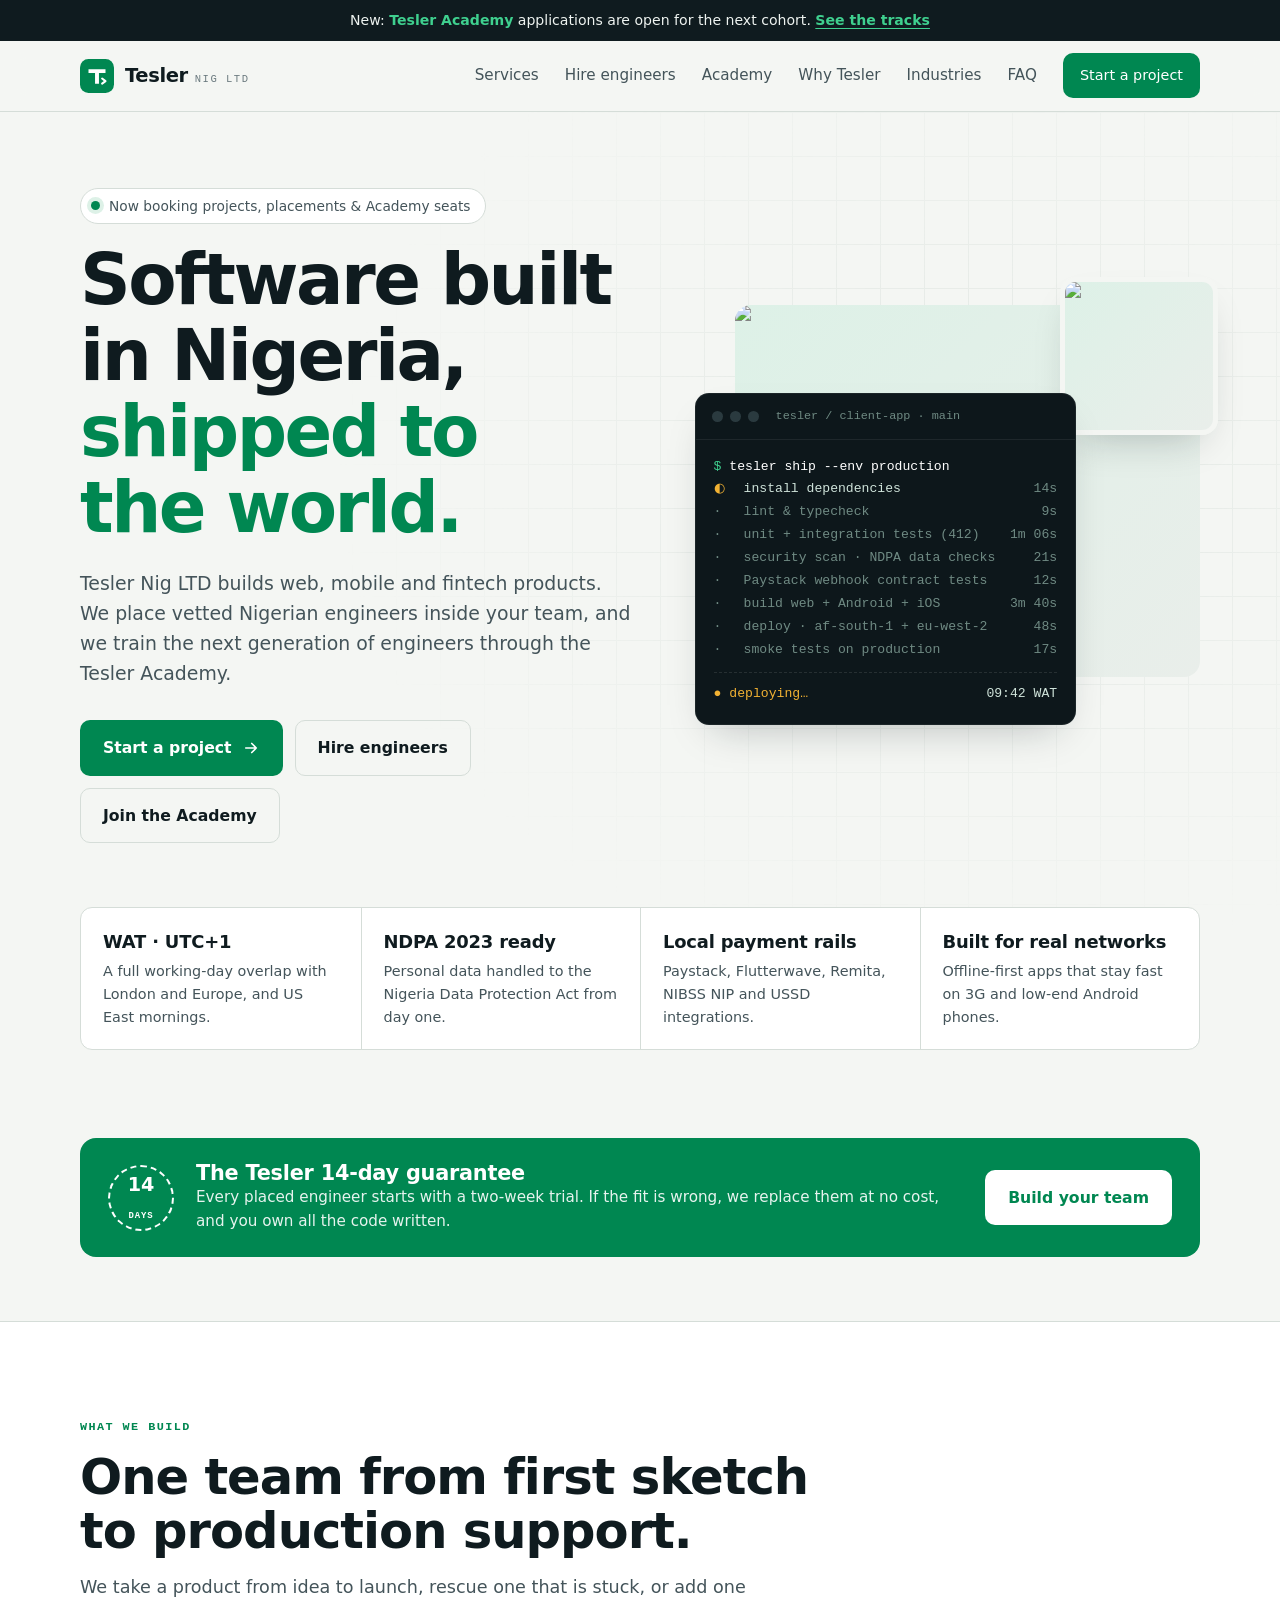
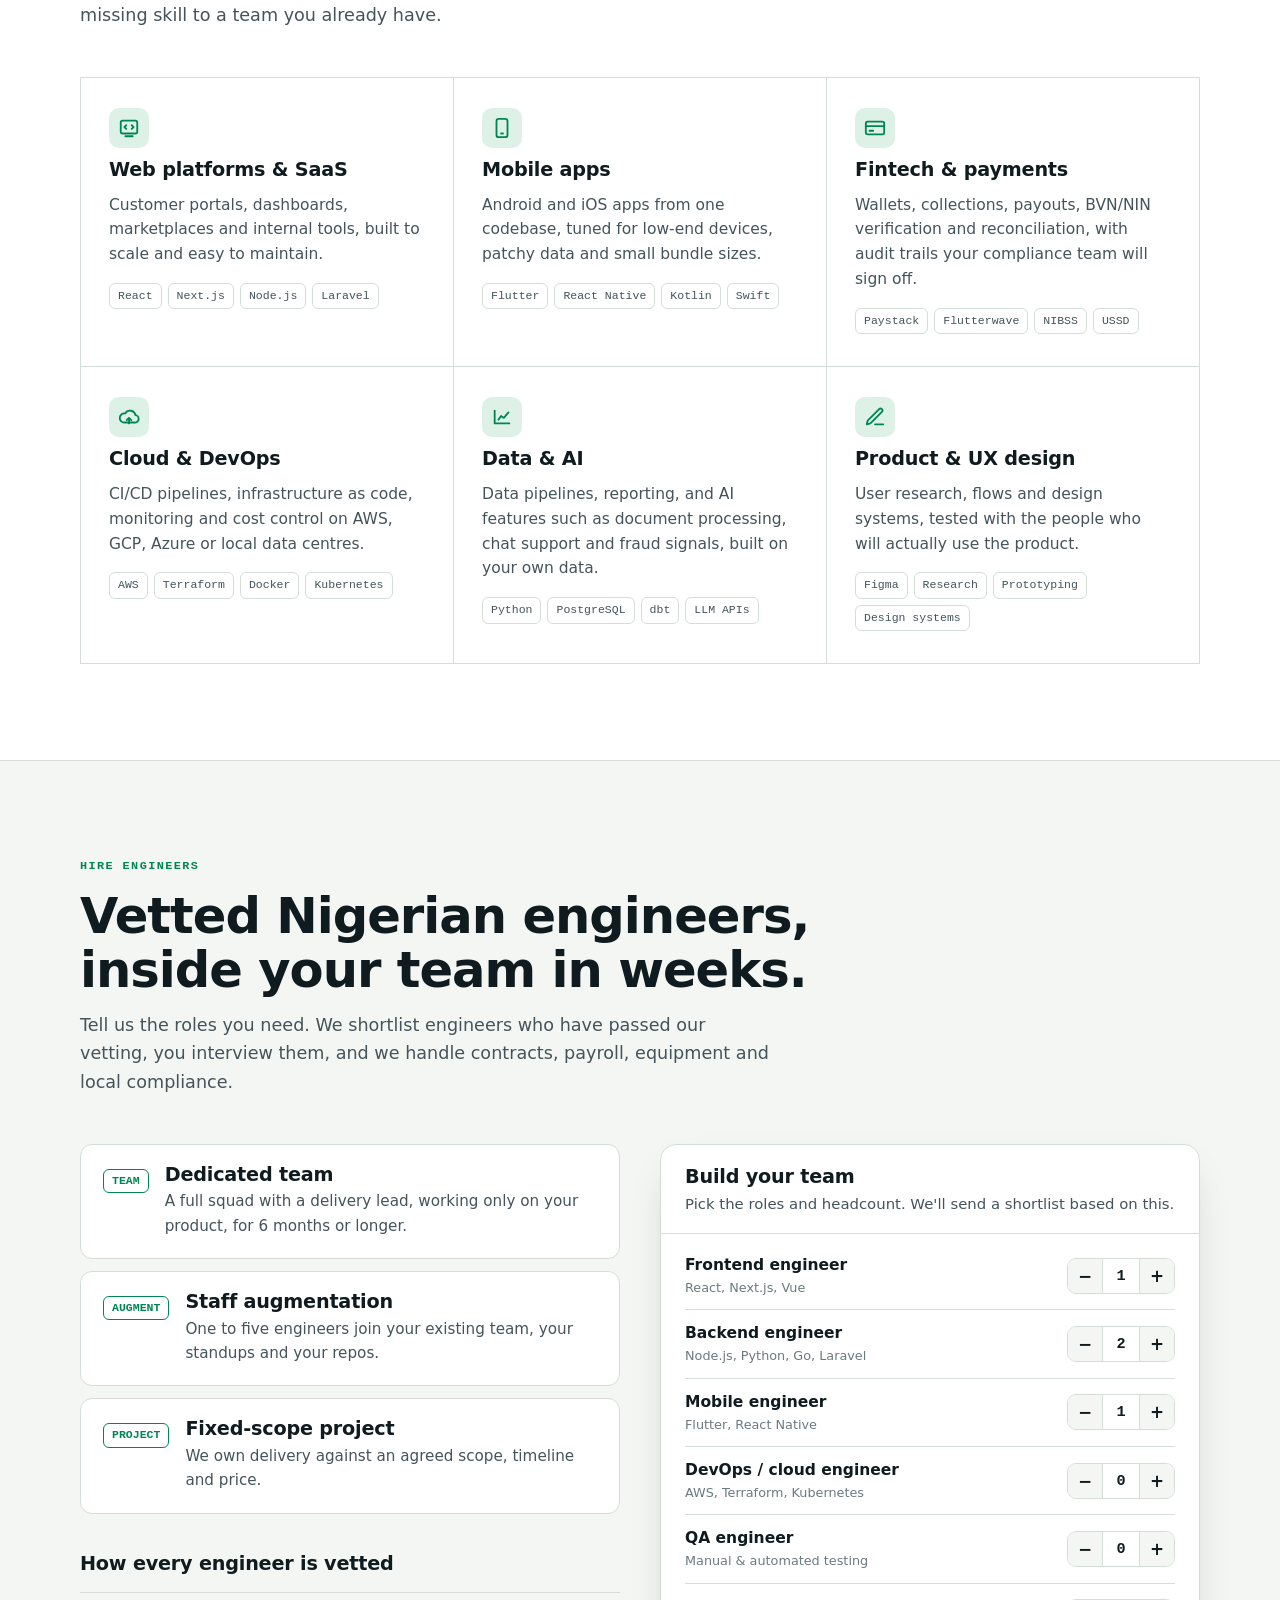
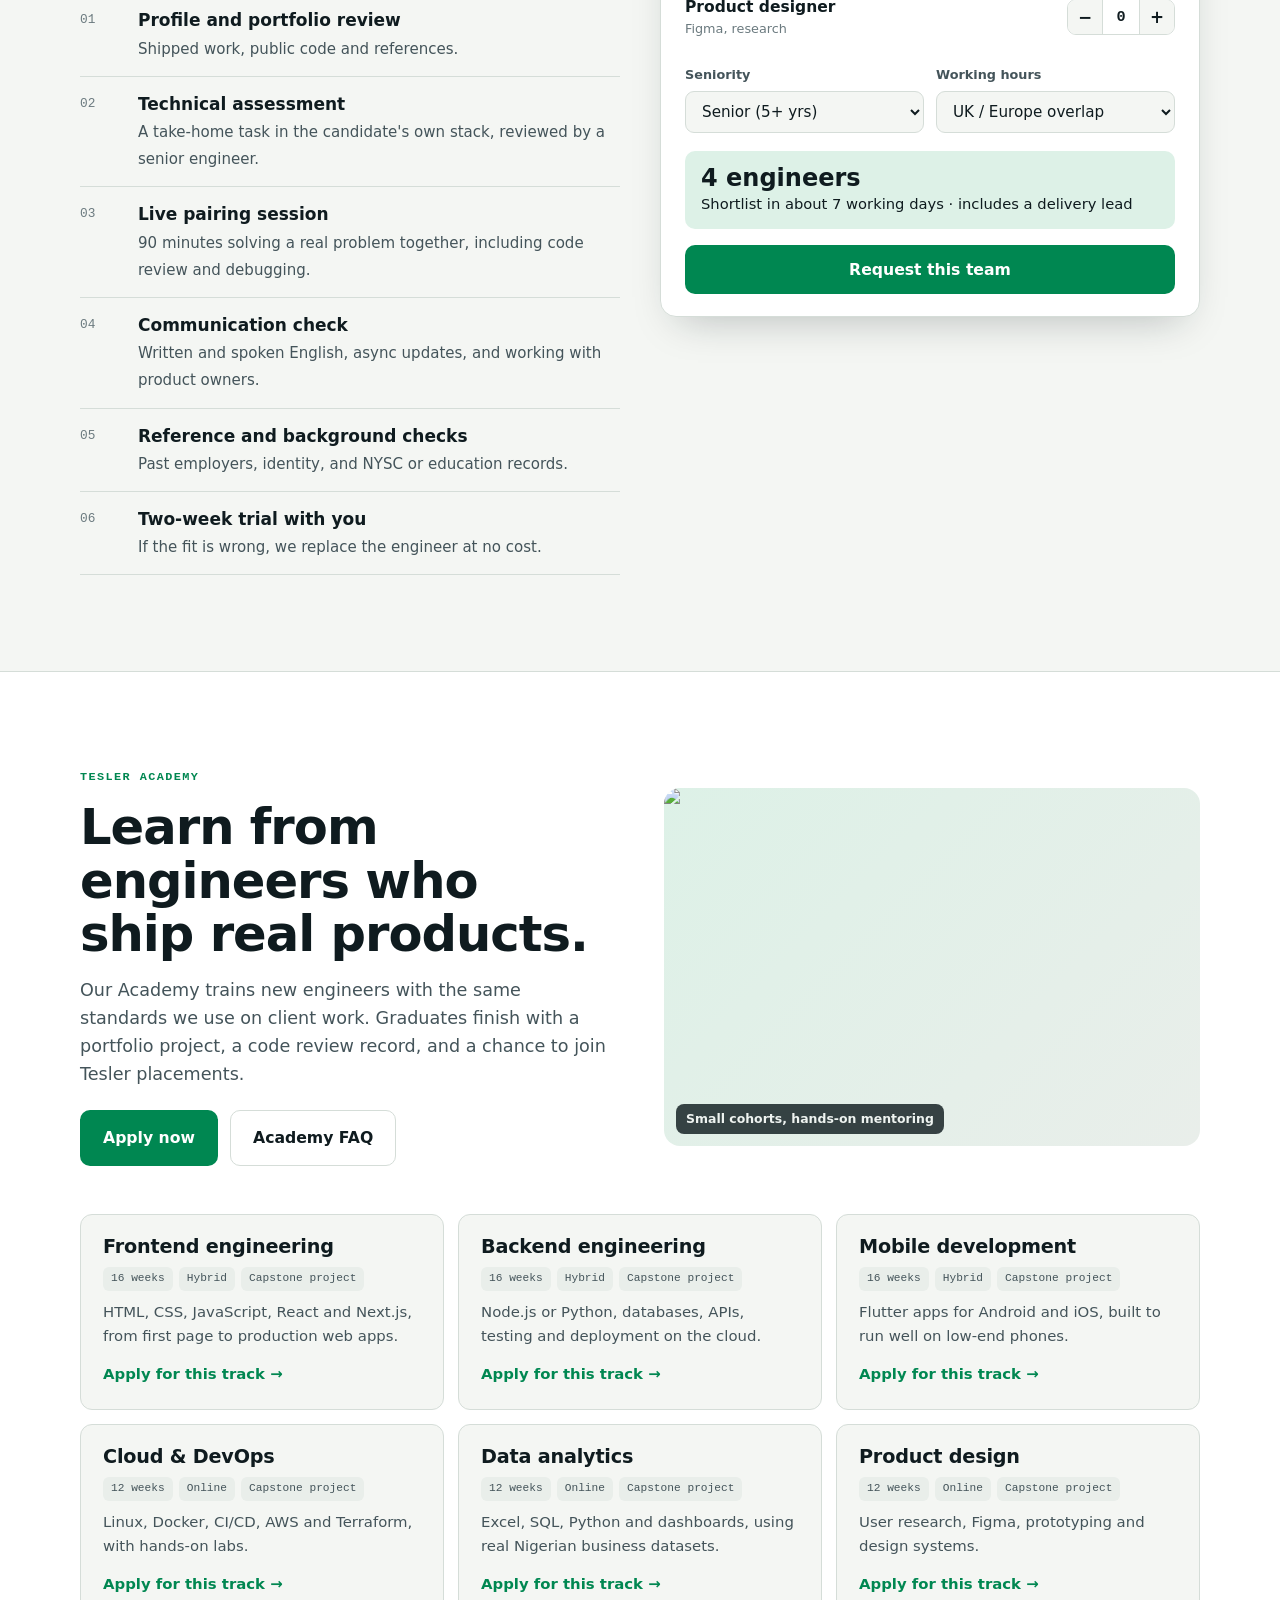
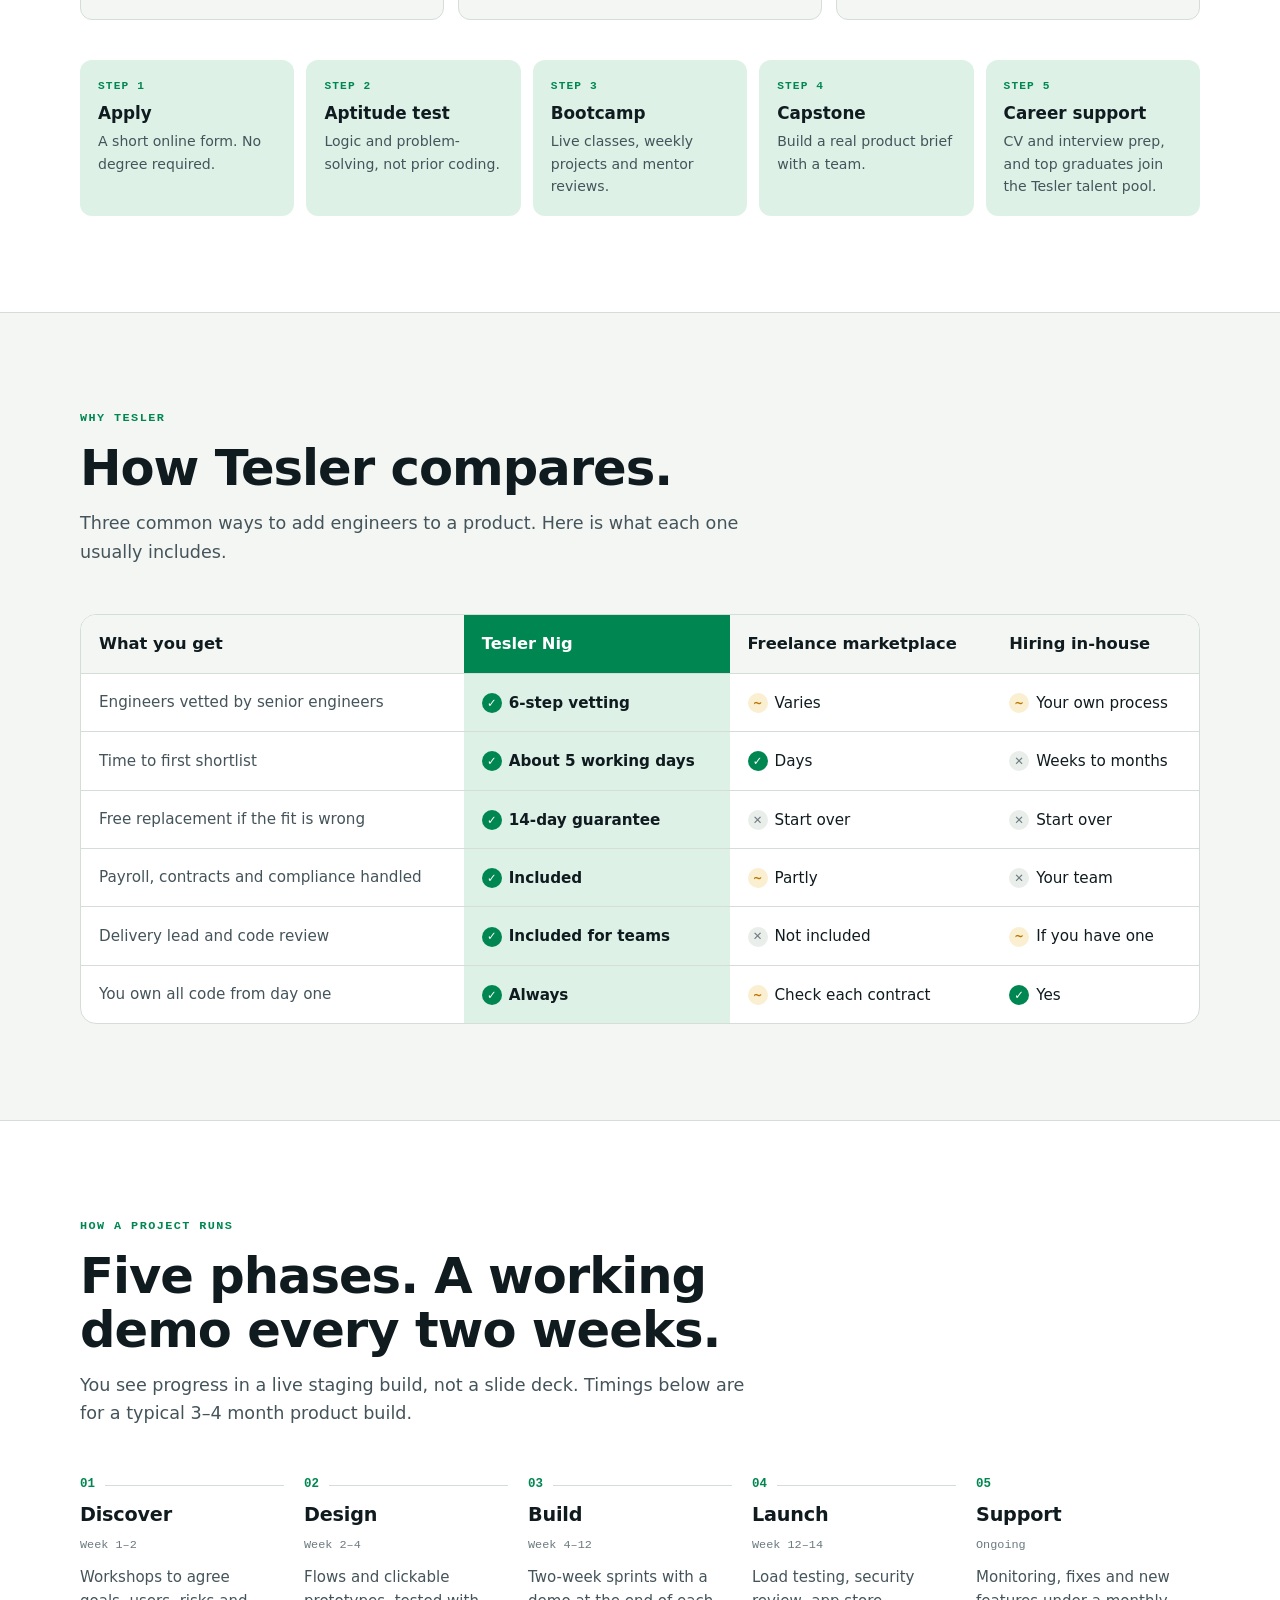
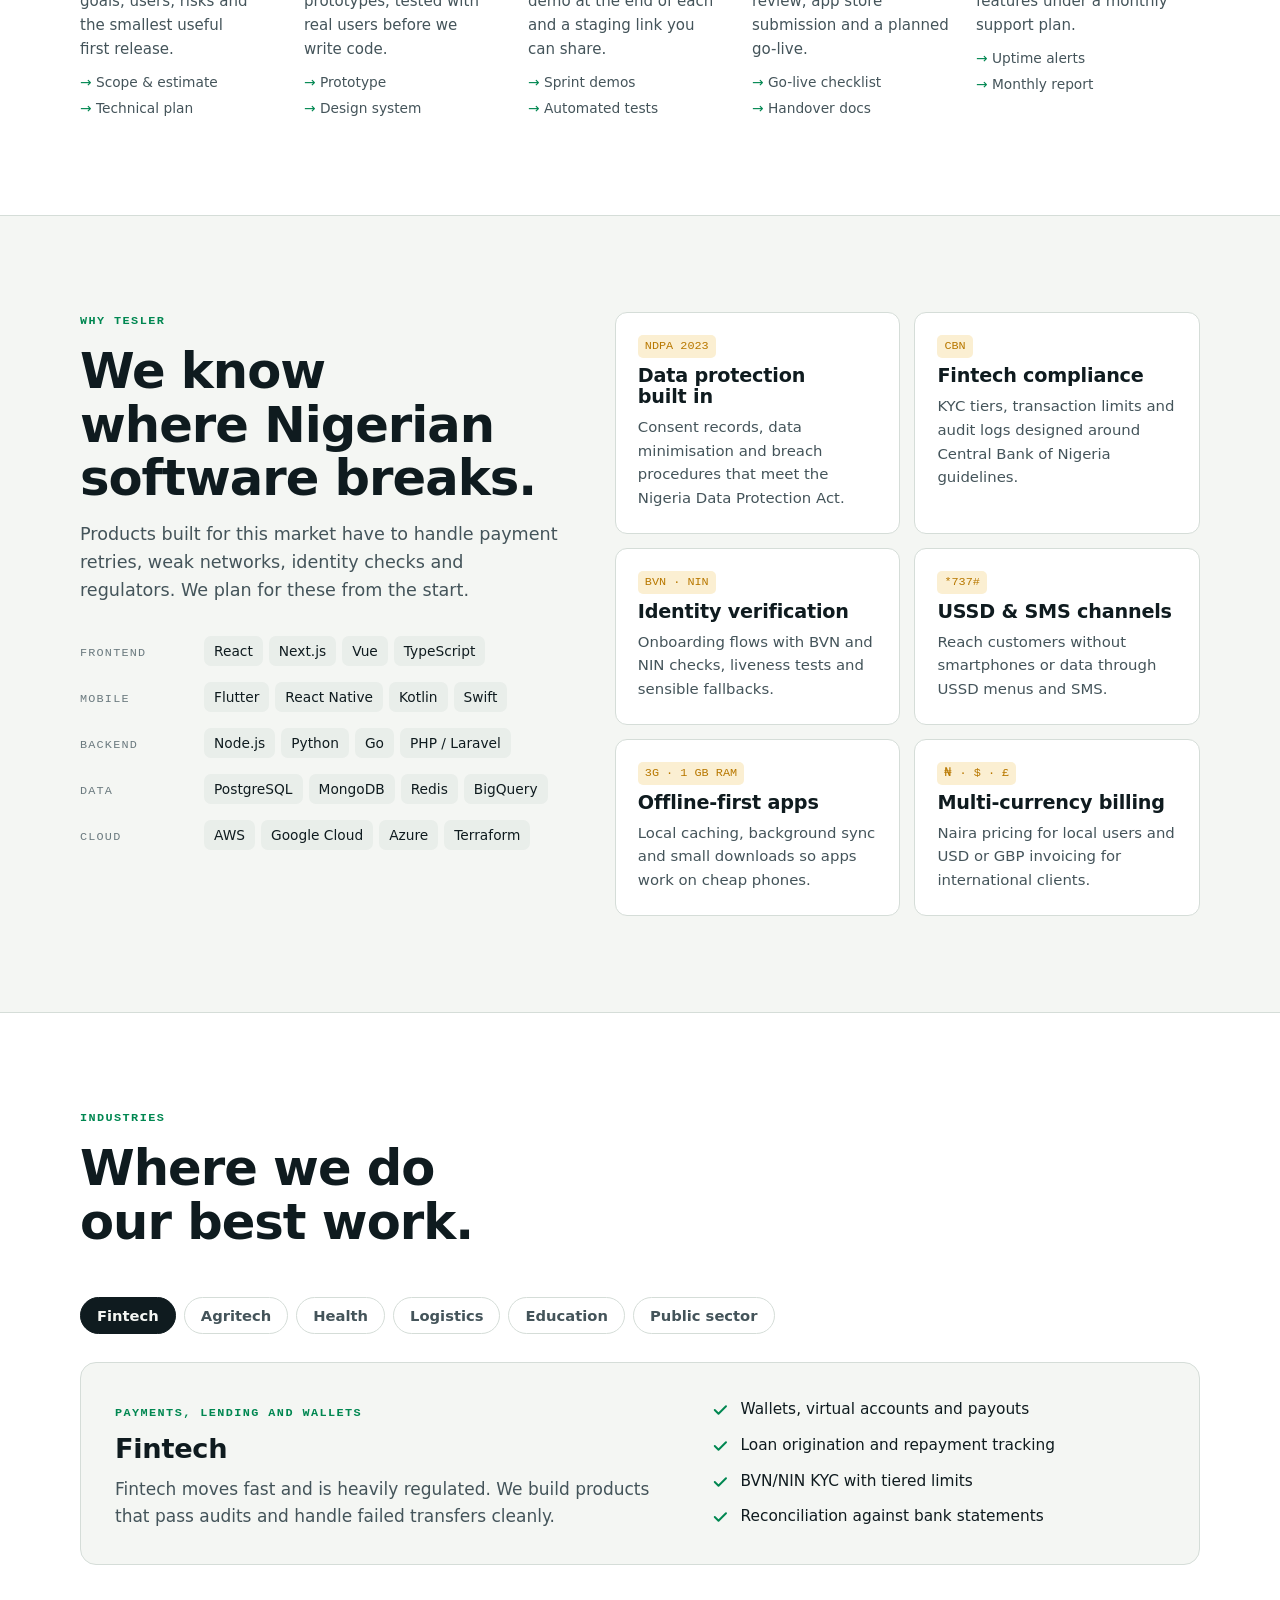
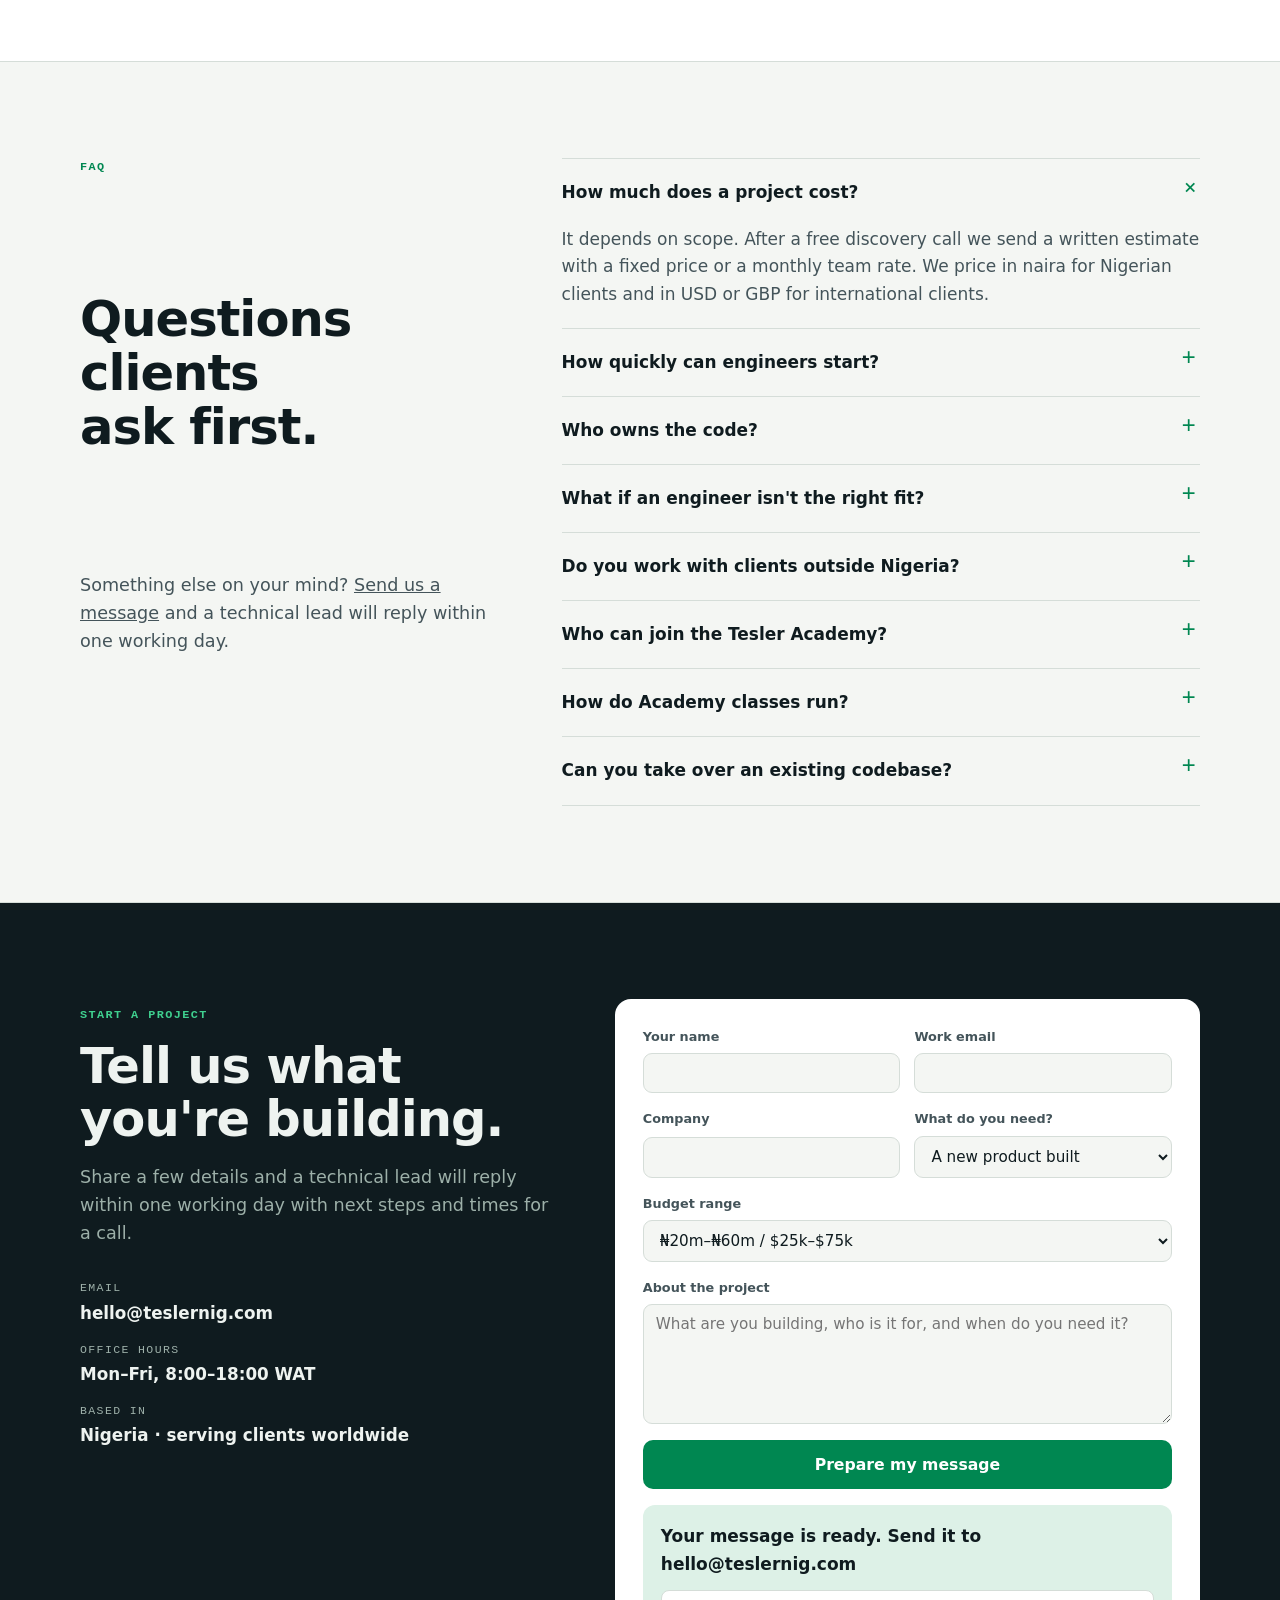
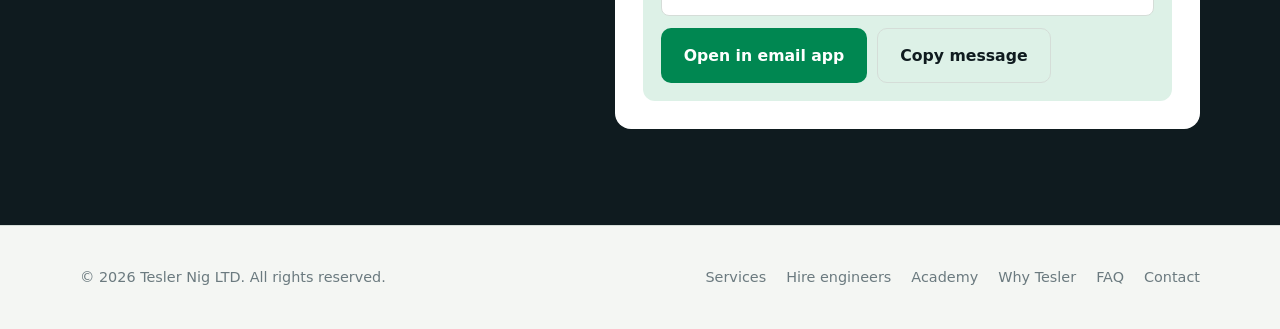
==== commit 0a3cc192: "Redesign Tesler site, add Pages deploys and security policies Tesler Nig (tesler-nig/, laid out to m" ====
--- a/tesler-nig/index.html
+++ b/tesler-nig/index.html
@@ -3,308 +3,25 @@
 <head>
 <meta charset="UTF-8">
 <meta name="viewport" content="width=device-width, initial-scale=1.0, viewport-fit=cover">
+<meta http-equiv="Content-Security-Policy" content="default-src 'self'; script-src 'self'; style-src 'self' 'unsafe-inline' https://fonts.googleapis.com; font-src https://fonts.gstatic.com; img-src 'self' data: https://images.unsplash.com; connect-src 'self'; object-src 'none'; base-uri 'self'; form-action 'self'; upgrade-insecure-requests">
+<meta name="referrer" content="strict-origin-when-cross-origin">
 <title>Tesler Nig LTD</title>
-<meta name="description" content="Tesler Nig LTD is a Nigerian software company. We design and build web, mobile, fintech and cloud products, and we place vetted Nigerian engineers inside your team.">
+<meta name="description" content="Tesler Nig LTD is a Nigerian technology company. We build web, mobile and fintech products, place vetted Nigerian engineers in your team, and train new engineers through the Tesler Academy.">
+<meta name="theme-color" content="#008751">
+<meta property="og:type" content="website">
+<meta property="og:title" content="Tesler Nig LTD: software, engineers and a tech academy">
+<meta property="og:description" content="We build products, place vetted Nigerian engineers inside your team, and train the next generation through the Tesler Academy.">
+<meta property="og:image" content="https://images.unsplash.com/photo-1573164713988-8665fc963095?auto=format&fit=crop&w=1200&q=70">
+<link rel="icon" href="favicon.svg" type="image/svg+xml">
 <link rel="preconnect" href="https://fonts.googleapis.com">
 <link rel="preconnect" href="https://fonts.gstatic.com" crossorigin>
+<link rel="preconnect" href="https://images.unsplash.com">
 <link href="https://fonts.googleapis.com/css2?family=Bricolage+Grotesque:opsz,wght@12..96,500;12..96,700;12..96,800&family=Figtree:wght@400;500;600;700&family=JetBrains+Mono:wght@400;600&display=swap" rel="stylesheet">
-<style>
-:root{
-  color-scheme:light;
-  --ground:#F4F6F3;
-  --surface:#FFFFFF;
-  --surface-2:#E9EEEA;
-  --ink:#0F1B1F;
-  --ink-2:#44545A;
-  --ink-3:#6B7A7F;
-  --line:#D5DDD8;
-  --green:#008751;
-  --green-ink:#FFFFFF;
-  --green-soft:#DDF1E7;
-  --amber:#B87800;
-  --amber-soft:#FBEFD2;
-  --term:#0D171B;
-  --term-ink:#CFE3DA;
-  --term-dim:#6F8A83;
-  --term-ok:#3FD08F;
-  --term-run:#F2B233;
-  --shadow:0 18px 40px -18px rgba(15,27,31,.28);
-  --band:#0F1B1F;
-  --band-ink:#EEF3F0;
-  --band-dim:#9DB0A9;
-  --band-accent:#3FD08F;
-  --radius:12px;
-  --max:1160px;
-  --display:'Bricolage Grotesque',ui-sans-serif,system-ui,sans-serif;
-  --body:'Figtree',ui-sans-serif,system-ui,-apple-system,'Segoe UI',sans-serif;
-  --mono:'JetBrains Mono',ui-monospace,'SFMono-Regular',Menlo,Consolas,monospace;
-}
-@media (prefers-color-scheme:dark){
-  :root:not([data-theme="light"]){
-    color-scheme:dark;
-    --ground:#0A1215;
-    --surface:#111D21;
-    --surface-2:#16252A;
-    --ink:#E4EDE9;
-    --ink-2:#A9BAB4;
-    --ink-3:#7E918B;
-    --line:#223439;
-    --green:#2BC48A;
-    --green-ink:#06140E;
-    --green-soft:#12342A;
-    --amber:#F2B233;
-    --amber-soft:#33280F;
-    --term:#060C0E;
-    --band:#0E2A21;
-    --shadow:0 18px 40px -18px rgba(0,0,0,.7);
-  }
-}
-:root[data-theme="dark"]{
-  color-scheme:dark;
-  --ground:#0A1215;
-  --surface:#111D21;
-  --surface-2:#16252A;
-  --ink:#E4EDE9;
-  --ink-2:#A9BAB4;
-  --ink-3:#7E918B;
-  --line:#223439;
-  --green:#2BC48A;
-  --green-ink:#06140E;
-  --green-soft:#12342A;
-  --amber:#F2B233;
-  --amber-soft:#33280F;
-  --term:#060C0E;
-  --band:#0E2A21;
-  --shadow:0 18px 40px -18px rgba(0,0,0,.7);
-}
-
-*{box-sizing:border-box;margin:0;padding:0}
-html{scroll-behavior:smooth;scroll-padding-top:84px}
-body{background:var(--ground);color:var(--ink);font-family:var(--body);font-size:17px;line-height:1.6;-webkit-font-smoothing:antialiased}
-img,svg{max-width:100%;display:block}
-a{color:inherit}
-h1,h2,h3{font-family:var(--display);line-height:1.08;letter-spacing:-.02em;text-wrap:balance}
-h2{font-size:clamp(2rem,4.2vw,3.1rem);font-weight:700}
-h3{font-size:1.2rem;font-weight:700;letter-spacing:-.01em}
-p{text-wrap:pretty}
-:focus-visible{outline:2.5px solid var(--green);outline-offset:3px;border-radius:6px}
-.wrap{max-width:var(--max);margin-inline:auto;padding-inline:20px}
-section{padding-block:96px}
-.label{font-family:var(--mono);font-size:.74rem;letter-spacing:.12em;text-transform:uppercase;color:var(--green);font-weight:600}
-.lede{color:var(--ink-2);font-size:1.1rem;max-width:62ch}
-.sec-head{display:grid;gap:14px;margin-bottom:48px;max-width:760px}
-
-.btn{display:inline-flex;align-items:center;justify-content:center;gap:10px;font-family:var(--body);font-weight:700;font-size:.98rem;padding:14px 22px;border-radius:10px;border:1.5px solid transparent;text-decoration:none;cursor:pointer;transition:transform .15s ease,background-color .15s ease,border-color .15s ease}
-.btn-primary{background:var(--green);color:var(--green-ink)}
-.btn-primary:hover{transform:translateY(-2px)}
-.btn-quiet{background:transparent;color:var(--ink);border-color:var(--line)}
-.btn-quiet:hover{border-color:var(--ink-3)}
-.btn svg{width:18px;height:18px}
-
-/* ---------- header ---------- */
-.top{position:sticky;top:env(safe-area-inset-top,0px);z-index:50;background:color-mix(in srgb,var(--ground) 88%,transparent);backdrop-filter:blur(12px);-webkit-backdrop-filter:blur(12px);border-bottom:1px solid var(--line)}
-.nav{display:flex;align-items:center;justify-content:space-between;gap:20px;height:70px}
-.brand{display:flex;align-items:center;gap:11px;text-decoration:none;font-family:var(--display);font-weight:800;font-size:1.22rem;letter-spacing:-.02em}
-.brand svg{width:34px;height:34px;flex:none}
-.brand small{font-family:var(--mono);font-weight:400;font-size:.66rem;letter-spacing:.14em;color:var(--ink-3);text-transform:uppercase;margin-left:7px}
-.links{display:flex;align-items:center;gap:26px}
-.links a{text-decoration:none;font-size:.95rem;color:var(--ink-2);font-weight:500}
-.links a:hover{color:var(--ink)}
-.links .btn{padding:10px 16px;font-size:.9rem;color:var(--green-ink)}
-.menu-btn{display:none;background:none;border:1.5px solid var(--line);border-radius:9px;padding:8px 10px;color:var(--ink);cursor:pointer;font:600 .85rem var(--body)}
-
-/* ---------- hero ---------- */
-.hero{padding-block:76px 64px;position:relative;overflow:hidden;isolation:isolate}
-.hero::before{content:"";position:absolute;inset:0;z-index:-1;background-image:linear-gradient(var(--line) 1px,transparent 1px),linear-gradient(90deg,var(--line) 1px,transparent 1px);background-size:44px 44px;mask-image:radial-gradient(ellipse 70% 60% at 75% 30%,#000 10%,transparent 70%);-webkit-mask-image:radial-gradient(ellipse 70% 60% at 75% 30%,#000 10%,transparent 70%);opacity:.55}
-.hero-grid{display:grid;grid-template-columns:1.05fr .95fr;gap:56px;align-items:center}
-.hero h1{font-size:clamp(2.5rem,5.6vw,4.4rem);font-weight:800;letter-spacing:-.035em;margin-block:18px 22px}
-.hero h1 .hl{color:var(--green)}
-.hero .lede{font-size:1.18rem}
-.hero-cta{display:flex;flex-wrap:wrap;gap:12px;margin-top:32px}
-.avail{display:inline-flex;align-items:center;gap:9px;background:var(--surface);border:1px solid var(--line);border-radius:999px;padding:6px 14px 6px 10px;font-size:.86rem;color:var(--ink-2)}
-.avail i{width:9px;height:9px;border-radius:50%;background:var(--green);box-shadow:0 0 0 4px var(--green-soft)}
-
-/* terminal */
-.term{background:var(--term);color:var(--term-ink);border-radius:14px;box-shadow:var(--shadow);font-family:var(--mono);font-size:.82rem;line-height:1.75;overflow:hidden;border:1px solid rgba(255,255,255,.06)}
-.term-bar{display:flex;align-items:center;gap:7px;padding:12px 16px;border-bottom:1px solid rgba(255,255,255,.07)}
-.term-bar b{width:11px;height:11px;border-radius:50%;background:#2A3A3F}
-.term-bar span{margin-left:10px;color:var(--term-dim);font-size:.74rem}
-.term-body{padding:16px 18px 18px;overflow-x:auto}
-.term-body .cmd{color:#fff}
-.term-body .cmd::before{content:"$ ";color:var(--term-ok)}
-.term-line{display:grid;grid-template-columns:22px 1fr auto;gap:8px;white-space:nowrap}
-.term-line .st{color:var(--term-ok)}
-.term-line.run .st{color:var(--term-run)}
-.term-line.pend{color:var(--term-dim)}
-.term-line.pend .st{color:var(--term-dim)}
-.term-line .t{color:var(--term-dim);font-variant-numeric:tabular-nums}
-.term-foot{margin-top:10px;padding-top:10px;border-top:1px dashed rgba(255,255,255,.1);display:flex;justify-content:space-between;gap:12px;flex-wrap:wrap}
-.term-foot .ok{color:var(--term-ok)}
-.term-foot a{color:var(--term-ink)}
-
-.facts{display:grid;grid-template-columns:repeat(4,1fr);gap:0;margin-top:64px;border:1px solid var(--line);border-radius:var(--radius);background:var(--surface)}
-.fact{padding:20px 22px;display:grid;gap:4px;align-content:start}
-.fact + .fact{border-left:1px solid var(--line)}
-.fact b{font-family:var(--display);font-size:1.12rem;letter-spacing:-.01em}
-.fact span{font-size:.9rem;color:var(--ink-2)}
-
-/* ---------- services ---------- */
-.services{background:var(--surface);border-block:1px solid var(--line)}
-.svc-grid{display:grid;grid-template-columns:repeat(3,1fr);border-top:1px solid var(--line);border-left:1px solid var(--line)}
-.svc{padding:30px 28px 32px;border-right:1px solid var(--line);border-bottom:1px solid var(--line);display:grid;gap:12px;align-content:start;transition:background-color .2s}
-.svc:hover{background:var(--ground)}
-.svc .ic{width:40px;height:40px;border-radius:10px;background:var(--green-soft);color:var(--green);display:grid;place-items:center}
-.svc .ic svg{width:22px;height:22px}
-.svc p{color:var(--ink-2);font-size:.97rem}
-.svc ul{list-style:none;display:flex;flex-wrap:wrap;gap:6px;margin-top:4px}
-.svc li{font-family:var(--mono);font-size:.72rem;color:var(--ink-2);border:1px solid var(--line);border-radius:6px;padding:3px 8px}
-
-/* ---------- talent ---------- */
-.talent-grid{display:grid;grid-template-columns:1fr 1fr;gap:40px;align-items:start}
-.models{display:grid;gap:12px}
-.model{display:grid;grid-template-columns:auto 1fr;gap:4px 16px;padding:20px 22px;border:1px solid var(--line);border-radius:var(--radius);background:var(--surface)}
-.model .tag{grid-row:span 2;font-family:var(--mono);font-size:.72rem;font-weight:600;color:var(--green);border:1px solid var(--green);border-radius:6px;padding:2px 8px;height:max-content;margin-top:4px}
-.model p{color:var(--ink-2);font-size:.95rem}
-.vet{margin-top:40px}
-.vet h3{margin-bottom:18px}
-.vet ol{list-style:none;display:grid;gap:0;counter-reset:v}
-.vet li{counter-increment:v;display:grid;grid-template-columns:44px 1fr;gap:14px;padding-block:14px;border-top:1px solid var(--line)}
-.vet li:last-child{border-bottom:1px solid var(--line)}
-.vet li::before{content:counter(v,decimal-leading-zero);font-family:var(--mono);font-size:.8rem;color:var(--ink-3);padding-top:3px}
-.vet li b{display:block;font-weight:600}
-.vet li span{color:var(--ink-2);font-size:.94rem}
-
-/* team builder */
-.builder{background:var(--surface);border:1px solid var(--line);border-radius:16px;box-shadow:var(--shadow);position:sticky;top:96px}
-.builder header{padding:22px 24px 16px;border-bottom:1px solid var(--line)}
-.builder header p{color:var(--ink-2);font-size:.93rem;margin-top:6px}
-.roles{padding:8px 24px}
-.role{display:grid;grid-template-columns:1fr auto;align-items:center;gap:12px;padding-block:11px;border-bottom:1px solid var(--line)}
-.role:last-child{border-bottom:none}
-.role label{font-weight:600;font-size:.97rem}
-.role small{display:block;color:var(--ink-3);font-size:.8rem;font-weight:400}
-.step{display:inline-flex;align-items:center;border:1px solid var(--line);border-radius:9px;overflow:hidden}
-.step button{width:34px;height:34px;background:var(--ground);border:none;color:var(--ink);font:600 1.05rem var(--body);cursor:pointer}
-.step button:hover{background:var(--surface-2)}
-.step input{width:38px;height:34px;text-align:center;border:none;border-inline:1px solid var(--line);background:var(--surface);color:var(--ink);font:600 .95rem var(--mono);font-variant-numeric:tabular-nums;-moz-appearance:textfield}
-.step input::-webkit-inner-spin-button,.step input::-webkit-outer-spin-button{-webkit-appearance:none;margin:0}
-.opts{display:grid;grid-template-columns:1fr 1fr;gap:12px;padding:6px 24px 18px}
-.field{display:grid;gap:6px}
-.field label{font-size:.8rem;font-weight:600;color:var(--ink-2)}
-select,input[type=text],input[type=email],textarea{width:100%;font:500 .95rem var(--body);color:var(--ink);background:var(--ground);border:1.5px solid var(--line);border-radius:9px;padding:10px 12px}
-select:focus,input:focus,textarea:focus{outline:none;border-color:var(--green)}
-textarea{resize:vertical;min-height:120px}
-.summary{margin:0 24px;padding:14px 16px;background:var(--green-soft);border-radius:10px;font-size:.92rem}
-.summary b{font-family:var(--display);font-size:1.5rem;display:block;line-height:1.1;font-variant-numeric:tabular-nums}
-.builder footer{padding:16px 24px 22px}
-.builder footer .btn{width:100%}
-
-/* ---------- process ---------- */
-.process{background:var(--surface);border-block:1px solid var(--line)}
-.phases{display:grid;grid-template-columns:repeat(5,1fr);gap:0;position:relative}
-.phase{padding:0 20px 0 0;display:grid;gap:10px;align-content:start}
-.phase .num{display:flex;align-items:center;gap:10px;font-family:var(--mono);font-size:.78rem;color:var(--green);font-weight:600}
-.phase .num::after{content:"";flex:1;height:1.5px;background:var(--line)}
-.phase:last-child .num::after{display:none}
-.phase .wk{font-family:var(--mono);font-size:.74rem;color:var(--ink-3)}
-.phase p{color:var(--ink-2);font-size:.94rem}
-.phase ul{list-style:none;display:grid;gap:4px;font-size:.86rem;color:var(--ink-2)}
-.phase li::before{content:"→ ";color:var(--green)}
-
-/* ---------- local edge ---------- */
-.edge-grid{display:grid;grid-template-columns:.9fr 1.1fr;gap:56px;align-items:start}
-.edge-list{display:grid;grid-template-columns:1fr 1fr;gap:14px}
-.edge{padding:22px;border:1px solid var(--line);border-radius:var(--radius);background:var(--surface);display:grid;gap:8px;align-content:start}
-.edge code{font-family:var(--mono);font-size:.74rem;color:var(--amber);background:var(--amber-soft);border-radius:5px;padding:2px 7px;justify-self:start}
-.edge p{color:var(--ink-2);font-size:.93rem}
-.stack{margin-top:32px;display:grid;gap:16px}
-.stack-row{display:grid;grid-template-columns:110px 1fr;gap:14px;align-items:baseline}
-.stack-row dt{font-family:var(--mono);font-size:.74rem;text-transform:uppercase;letter-spacing:.1em;color:var(--ink-3)}
-.stack-row dd{display:flex;flex-wrap:wrap;gap:6px}
-.stack-row dd span{font-size:.86rem;font-weight:500;padding:4px 10px;border-radius:7px;background:var(--surface-2)}
-
-/* ---------- industries ---------- */
-.inds{background:var(--surface);border-block:1px solid var(--line)}
-.ind-tabs{display:flex;flex-wrap:wrap;gap:8px;margin-bottom:28px}
-.ind-tabs button{font:600 .92rem var(--body);color:var(--ink-2);background:transparent;border:1.5px solid var(--line);border-radius:999px;padding:9px 16px;cursor:pointer}
-.ind-tabs button[aria-selected="true"]{background:var(--ink);color:var(--ground);border-color:var(--ink)}
-.ind-panel{display:grid;grid-template-columns:1.1fr .9fr;gap:40px;padding:34px;border:1px solid var(--line);border-radius:16px;background:var(--ground)}
-.ind-panel h3{font-size:1.7rem;margin-bottom:12px}
-.ind-panel p{color:var(--ink-2)}
-.ind-panel ul{list-style:none;display:grid;gap:10px}
-.ind-panel li{display:grid;grid-template-columns:20px 1fr;gap:10px;font-size:.96rem}
-.ind-panel li svg{width:18px;height:18px;color:var(--green);margin-top:4px}
-
-/* ---------- faq ---------- */
-.faq-grid{display:grid;grid-template-columns:.8fr 1.2fr;gap:56px}
-details{border-bottom:1px solid var(--line)}
-details:first-of-type{border-top:1px solid var(--line)}
-summary{list-style:none;cursor:pointer;padding:20px 40px 20px 0;font-weight:600;font-size:1.06rem;position:relative}
-summary::-webkit-details-marker{display:none}
-summary::after{content:"+";position:absolute;right:4px;top:16px;font:400 1.5rem var(--mono);color:var(--green);transition:transform .2s}
-details[open] summary::after{transform:rotate(45deg)}
-details p{color:var(--ink-2);padding-bottom:20px;max-width:64ch}
-
-/* ---------- contact ---------- */
-.contact{background:var(--band);color:var(--band-ink);border-top:1px solid var(--line)}
-.contact .label{color:var(--band-accent)}
-.contact .lede{color:var(--band-dim)}
-.contact-grid{display:grid;grid-template-columns:.9fr 1.1fr;gap:56px;align-items:start}
-.contact h2{color:var(--band-ink)}
-.direct{margin-top:32px;display:grid;gap:14px}
-.direct div{display:grid;gap:2px}
-.direct dt{font-family:var(--mono);font-size:.72rem;letter-spacing:.12em;text-transform:uppercase;color:var(--band-dim)}
-.direct dd{font-size:1.05rem;font-weight:600;user-select:all}
-.form{background:var(--surface);color:var(--ink);border-radius:16px;padding:28px;display:grid;gap:16px}
-.form .row{display:grid;grid-template-columns:1fr 1fr;gap:14px}
-.form .note{font-size:.84rem;color:var(--ink-3)}
-.sent{display:grid;gap:12px;background:var(--green-soft);border-radius:12px;padding:18px}
-.sent pre{white-space:pre-wrap;font:.84rem/1.6 var(--mono);background:var(--surface);border:1px solid var(--line);border-radius:8px;padding:12px;max-height:220px;overflow:auto}
-.sent .acts{display:flex;flex-wrap:wrap;gap:10px}
-
-footer.site{padding-block:40px;border-top:1px solid var(--line);font-size:.9rem;color:var(--ink-3)}
-footer.site .wrap{display:flex;flex-wrap:wrap;justify-content:space-between;gap:16px;align-items:center}
-footer.site nav{display:flex;flex-wrap:wrap;gap:20px}
-footer.site a{text-decoration:none}
-footer.site a:hover{color:var(--ink)}
-
-/* ---------- responsive ---------- */
-@media (max-width:980px){
-  .hero-grid,.talent-grid,.edge-grid,.faq-grid,.contact-grid{grid-template-columns:1fr;gap:40px}
-  .svc-grid{grid-template-columns:1fr 1fr}
-  .phases{grid-template-columns:1fr;gap:26px}
-  .phase{padding:0}
-  .phase .num::after{display:none}
-  .facts{grid-template-columns:1fr 1fr}
-  .fact:nth-child(3){border-left:none}
-  .fact:nth-child(n+3){border-top:1px solid var(--line)}
-  .builder{position:static}
-  .ind-panel{grid-template-columns:1fr;gap:24px;padding:26px}
-}
-@media (max-width:760px){
-  .menu-btn{display:block}
-  .links{display:none;position:absolute;top:70px;left:0;right:0;flex-direction:column;align-items:stretch;gap:0;background:var(--ground);border-bottom:1px solid var(--line);padding:8px 20px 18px}
-  .links.open{display:flex}
-  .links a{padding:12px 0;border-bottom:1px solid var(--line)}
-  .links .btn{margin-top:12px;border-bottom:none}
-  section{padding-block:68px}
-}
-@media (max-width:600px){
-  .svc-grid,.edge-list,.form .row,.opts{grid-template-columns:1fr}
-  .facts{grid-template-columns:1fr}
-  .fact + .fact{border-left:none;border-top:1px solid var(--line)}
-  .stack-row{grid-template-columns:1fr;gap:6px}
-  .form{padding:20px}
-  .term{font-size:.74rem}
-}
-@media (prefers-reduced-motion:reduce){
-  html{scroll-behavior:auto}
-  *{transition:none!important}
-}
-</style>
+<link rel="stylesheet" href="assets/styles.css">
 </head>
 <body>
-
+<a class="skip" href="#main">Skip to content</a>
+<div class="announce">New: <b>Tesler Academy</b> applications are open for the next cohort. <a href="#academy">See the tracks</a></div>
 <header class="top">
   <div class="wrap nav">
     <a class="brand" href="#top" aria-label="Tesler Nig LTD home">
@@ -315,7 +32,8 @@
     <nav class="links" id="nav-links" aria-label="Main">
       <a href="#services">Services</a>
       <a href="#talent">Hire engineers</a>
-      <a href="#process">Process</a>
+      <a href="#academy">Academy</a>
+      <a href="#compare">Why Tesler</a>
       <a href="#industries">Industries</a>
       <a href="#faq">FAQ</a>
       <a class="btn btn-primary" href="#contact">Start a project</a>
@@ -323,39 +41,43 @@
   </div>
 </header>
 
-<main id="top">
-
-<!-- ================= HERO ================= -->
+<main id="main">
+
 <section class="hero">
   <div class="wrap">
     <div class="hero-grid">
       <div>
-        <span class="avail"><i></i>Now booking projects &amp; team placements</span>
+        <span class="avail"><i></i>Now booking projects, placements &amp; Academy seats</span>
         <h1>Software built in Nigeria, <span class="hl">shipped to the world.</span></h1>
-        <p class="lede">Tesler Nig LTD designs, builds and runs web, mobile and fintech products. When you need more hands, we place vetted Nigerian engineers inside your team, working in your hours and your tools.</p>
+        <p class="lede">Tesler Nig LTD builds web, mobile and fintech products. We place vetted Nigerian engineers inside your team, and we train the next generation of engineers through the Tesler Academy.</p>
         <div class="hero-cta">
           <a class="btn btn-primary" href="#contact">Start a project
             <svg viewBox="0 0 24 24" fill="none" stroke="currentColor" stroke-width="2.2" stroke-linecap="round" stroke-linejoin="round" aria-hidden="true"><path d="M5 12h14M13 6l6 6-6 6"/></svg>
           </a>
           <a class="btn btn-quiet" href="#talent">Hire engineers</a>
-        </div>
-      </div>
-
-      <div class="term" role="img" aria-label="A deployment pipeline for a client app: tests, security scan, build, and release all passing.">
-        <div class="term-bar"><b></b><b></b><b></b><span>tesler / client-app · main</span></div>
-        <div class="term-body">
-          <div class="cmd">tesler ship --env production</div>
-          <div id="pipeline">
-            <div class="term-line"><span class="st">✓</span><span>install dependencies</span><span class="t">14s</span></div>
-            <div class="term-line"><span class="st">✓</span><span>lint &amp; typecheck</span><span class="t">9s</span></div>
-            <div class="term-line"><span class="st">✓</span><span>unit + integration tests (412)</span><span class="t">1m 06s</span></div>
-            <div class="term-line"><span class="st">✓</span><span>security scan · NDPA data checks</span><span class="t">21s</span></div>
-            <div class="term-line"><span class="st">✓</span><span>Paystack webhook contract tests</span><span class="t">12s</span></div>
-            <div class="term-line"><span class="st">✓</span><span>build web + Android + iOS</span><span class="t">3m 40s</span></div>
-            <div class="term-line"><span class="st">✓</span><span>deploy · af-south-1 + eu-west-2</span><span class="t">48s</span></div>
-            <div class="term-line"><span class="st">✓</span><span>smoke tests on production</span><span class="t">17s</span></div>
+          <a class="btn btn-quiet" href="#academy">Join the Academy</a>
+        </div>
+      </div>
+
+      <div class="hero-visual">
+        <figure class="ph main"><img src="https://images.unsplash.com/photo-1573164713988-8665fc963095?auto=format&fit=crop&w=900&q=70" alt="A software engineer working at her desk with code on two screens" width="900" height="1125" fetchpriority="high"><figcaption>Engineering, built in Nigeria</figcaption></figure>
+        <figure class="ph side"><img src="https://images.unsplash.com/photo-1522071820081-009f0129c71c?auto=format&fit=crop&w=500&q=70" alt="A product team planning together around a laptop" width="500" height="500" loading="lazy"></figure>
+        <div class="term" role="img" aria-label="A deployment pipeline for a client app: tests, security scan, build, and release all passing.">
+          <div class="term-bar"><b></b><b></b><b></b><span>tesler / client-app · main</span></div>
+          <div class="term-body">
+            <div class="cmd">tesler ship --env production</div>
+            <div id="pipeline">
+              <div class="term-line"><span class="st">✓</span><span>install dependencies</span><span class="t">14s</span></div>
+              <div class="term-line"><span class="st">✓</span><span>lint &amp; typecheck</span><span class="t">9s</span></div>
+              <div class="term-line"><span class="st">✓</span><span>unit + integration tests (412)</span><span class="t">1m 06s</span></div>
+              <div class="term-line"><span class="st">✓</span><span>security scan · NDPA data checks</span><span class="t">21s</span></div>
+              <div class="term-line"><span class="st">✓</span><span>Paystack webhook contract tests</span><span class="t">12s</span></div>
+              <div class="term-line"><span class="st">✓</span><span>build web + Android + iOS</span><span class="t">3m 40s</span></div>
+              <div class="term-line"><span class="st">✓</span><span>deploy · af-south-1 + eu-west-2</span><span class="t">48s</span></div>
+              <div class="term-line"><span class="st">✓</span><span>smoke tests on production</span><span class="t">17s</span></div>
+            </div>
+            <div class="term-foot"><span class="ok" id="pipe-status">● released v2.14.0</span><span>09:42 WAT</span></div>
           </div>
-          <div class="term-foot"><span class="ok" id="pipe-status">● released v2.14.0</span><span>09:42 WAT</span></div>
         </div>
       </div>
     </div>
@@ -366,10 +88,15 @@
       <div class="fact"><b>Local payment rails</b><span>Paystack, Flutterwave, Remita, NIBSS NIP and USSD integrations.</span></div>
       <div class="fact"><b>Built for real networks</b><span>Offline-first apps that stay fast on 3G and low-end Android phones.</span></div>
     </div>
-  </div>
-</section>
-
-<!-- ================= SERVICES ================= -->
+
+    <div class="guarantee">
+      <div class="seal" aria-hidden="true">14<small>DAYS</small></div>
+      <div><h3>The Tesler 14-day guarantee</h3><p>Every placed engineer starts with a two-week trial. If the fit is wrong, we replace them at no cost, and you own all the code written.</p></div>
+      <a class="btn" href="#talent">Build your team</a>
+    </div>
+  </div>
+</section>
+
 <section class="services" id="services">
   <div class="wrap">
     <div class="sec-head">
@@ -418,7 +145,6 @@
   </div>
 </section>
 
-<!-- ================= TALENT ================= -->
 <section id="talent">
   <div class="wrap">
     <div class="sec-head">
@@ -479,7 +205,88 @@
   </div>
 </section>
 
-<!-- ================= PROCESS ================= -->
+<section class="alt" id="academy">
+  <div class="wrap">
+    <div class="academy-top">
+      <div class="sec-head">
+        <span class="label">Tesler Academy</span>
+        <h2>Learn from engineers who ship real products.</h2>
+        <p class="lede">Our Academy trains new engineers with the same standards we use on client work. Graduates finish with a portfolio project, a code review record, and a chance to join Tesler placements.</p>
+        <div class="hero-cta" style="margin-top:8px"><a class="btn btn-primary" href="#contact" data-apply="Academy (any track)">Apply now</a><a class="btn btn-quiet" href="#faq">Academy FAQ</a></div>
+      </div>
+      <figure class="ph"><img src="https://images.unsplash.com/photo-1522202176988-66273c2fd55f?auto=format&fit=crop&w=1000&q=70" alt="Students learning to code together at a shared table" width="1000" height="667" loading="lazy"><figcaption>Small cohorts, hands-on mentoring</figcaption></figure>
+    </div>
+    <div class="tracks">
+      <article class="track">
+        <h3>Frontend engineering</h3>
+        <div class="meta"><span>16 weeks</span><span>Hybrid</span><span>Capstone project</span></div>
+        <p>HTML, CSS, JavaScript, React and Next.js, from first page to production web apps.</p>
+        <a href="#contact" data-apply="Frontend engineering">Apply for this track →</a>
+      </article>
+      <article class="track">
+        <h3>Backend engineering</h3>
+        <div class="meta"><span>16 weeks</span><span>Hybrid</span><span>Capstone project</span></div>
+        <p>Node.js or Python, databases, APIs, testing and deployment on the cloud.</p>
+        <a href="#contact" data-apply="Backend engineering">Apply for this track →</a>
+      </article>
+      <article class="track">
+        <h3>Mobile development</h3>
+        <div class="meta"><span>16 weeks</span><span>Hybrid</span><span>Capstone project</span></div>
+        <p>Flutter apps for Android and iOS, built to run well on low-end phones.</p>
+        <a href="#contact" data-apply="Mobile development">Apply for this track →</a>
+      </article>
+      <article class="track">
+        <h3>Cloud &amp; DevOps</h3>
+        <div class="meta"><span>12 weeks</span><span>Online</span><span>Capstone project</span></div>
+        <p>Linux, Docker, CI/CD, AWS and Terraform, with hands-on labs.</p>
+        <a href="#contact" data-apply="Cloud & DevOps">Apply for this track →</a>
+      </article>
+      <article class="track">
+        <h3>Data analytics</h3>
+        <div class="meta"><span>12 weeks</span><span>Online</span><span>Capstone project</span></div>
+        <p>Excel, SQL, Python and dashboards, using real Nigerian business datasets.</p>
+        <a href="#contact" data-apply="Data analytics">Apply for this track →</a>
+      </article>
+      <article class="track">
+        <h3>Product design</h3>
+        <div class="meta"><span>12 weeks</span><span>Online</span><span>Capstone project</span></div>
+        <p>User research, Figma, prototyping and design systems.</p>
+        <a href="#contact" data-apply="Product design">Apply for this track →</a>
+      </article>
+    </div>
+    <ol class="journey">
+      <li><b>Apply</b><span>A short online form. No degree required.</span></li>
+      <li><b>Aptitude test</b><span>Logic and problem-solving, not prior coding.</span></li>
+      <li><b>Bootcamp</b><span>Live classes, weekly projects and mentor reviews.</span></li>
+      <li><b>Capstone</b><span>Build a real product brief with a team.</span></li>
+      <li><b>Career support</b><span>CV and interview prep, and top graduates join the Tesler talent pool.</span></li>
+    </ol>
+  </div>
+</section>
+
+<section id="compare">
+  <div class="wrap">
+    <div class="sec-head">
+      <span class="label">Why Tesler</span>
+      <h2>How Tesler compares.</h2>
+      <p class="lede">Three common ways to add engineers to a product. Here is what each one usually includes.</p>
+    </div>
+    <div class="compare-wrap" tabindex="0" role="region" aria-label="Comparison table">
+      <table class="compare">
+        <thead><tr><th scope="col">What you get</th><th scope="col" class="us">Tesler Nig</th><th scope="col">Freelance marketplace</th><th scope="col">Hiring in-house</th></tr></thead>
+        <tbody>
+          <tr><td>Engineers vetted by senior engineers</td><td class="us"><span class="yes">6-step vetting</span></td><td><span class="some">Varies</span></td><td><span class="some">Your own process</span></td></tr>
+          <tr><td>Time to first shortlist</td><td class="us"><span class="yes">About 5 working days</span></td><td><span class="yes">Days</span></td><td><span class="no">Weeks to months</span></td></tr>
+          <tr><td>Free replacement if the fit is wrong</td><td class="us"><span class="yes">14-day guarantee</span></td><td><span class="no">Start over</span></td><td><span class="no">Start over</span></td></tr>
+          <tr><td>Payroll, contracts and compliance handled</td><td class="us"><span class="yes">Included</span></td><td><span class="some">Partly</span></td><td><span class="no">Your team</span></td></tr>
+          <tr><td>Delivery lead and code review</td><td class="us"><span class="yes">Included for teams</span></td><td><span class="no">Not included</span></td><td><span class="some">If you have one</span></td></tr>
+          <tr><td>You own all code from day one</td><td class="us"><span class="yes">Always</span></td><td><span class="some">Check each contract</span></td><td><span class="yes">Yes</span></td></tr>
+        </tbody>
+      </table>
+    </div>
+  </div>
+</section>
+
 <section class="process" id="process">
   <div class="wrap">
     <div class="sec-head">
@@ -497,7 +304,6 @@
   </div>
 </section>
 
-<!-- ================= LOCAL EDGE ================= -->
 <section id="edge">
   <div class="wrap edge-grid">
     <div>
@@ -525,7 +331,6 @@
   </div>
 </section>
 
-<!-- ================= INDUSTRIES ================= -->
 <section class="inds" id="industries">
   <div class="wrap">
     <div class="sec-head">
@@ -537,7 +342,6 @@
   </div>
 </section>
 
-<!-- ================= FAQ ================= -->
 <section id="faq">
   <div class="wrap faq-grid">
     <div class="sec-head">
@@ -551,12 +355,13 @@
       <details><summary>Who owns the code?</summary><p>You do. All source code, designs and documentation are assigned to you under the contract, and they live in your own repositories from the first commit.</p></details>
       <details><summary>What if an engineer isn't the right fit?</summary><p>Every placement starts with a two-week trial. If it isn't working, we replace the engineer at no extra cost.</p></details>
       <details><summary>Do you work with clients outside Nigeria?</summary><p>Yes. Our hours overlap fully with the UK and Europe and partly with the US East Coast. We use your tools: Slack or Teams, Jira or Linear, GitHub or GitLab.</p></details>
+      <details><summary>Who can join the Tesler Academy?</summary><p>Anyone aged 18 or over who passes the aptitude test. You don't need a computer science degree. You need a laptop, an internet connection and about 20 hours a week.</p></details>
+      <details><summary>How do Academy classes run?</summary><p>Online tracks run live in the evenings and on Saturdays (WAT). Hybrid tracks add in-person lab days. Every learner gets weekly code reviews from a working engineer.</p></details>
       <details><summary>Can you take over an existing codebase?</summary><p>Yes. We start with a one-to-two week code and infrastructure audit, fix the urgent risks first, and then continue development.</p></details>
     </div>
   </div>
 </section>
 
-<!-- ================= CONTACT ================= -->
 <section class="contact" id="contact">
   <div class="wrap contact-grid">
     <div>
@@ -584,6 +389,7 @@
             <option>Engineers for my team</option>
             <option>Help with an existing app</option>
             <option>Design only</option>
+            <option>Join the Academy</option>
             <option>Not sure yet</option>
           </select>
         </div>
@@ -620,161 +426,19 @@
     <nav aria-label="Footer">
       <a href="#services">Services</a>
       <a href="#talent">Hire engineers</a>
-      <a href="#process">Process</a>
+      <a href="#academy">Academy</a>
+      <a href="#compare">Why Tesler</a>
+      <a href="#faq">FAQ</a>
       <a href="#contact">Contact</a>
     </nav>
   </div>
 </footer>
 
-<script>
-(function(){
-  var EMAIL = document.getElementById('contact-email').textContent.trim();
-  document.getElementById('year').textContent = new Date().getFullYear();
-  var reduce = window.matchMedia('(prefers-reduced-motion: reduce)').matches;
-
-  /* mobile menu */
-  var menuBtn = document.getElementById('menu-btn'), links = document.getElementById('nav-links');
-  menuBtn.addEventListener('click', function(){
-    var open = links.classList.toggle('open');
-    menuBtn.setAttribute('aria-expanded', open);
-    menuBtn.textContent = open ? 'Close' : 'Menu';
-  });
-  links.addEventListener('click', function(e){
-    if (e.target.tagName === 'A') { links.classList.remove('open'); menuBtn.setAttribute('aria-expanded', false); menuBtn.textContent = 'Menu'; }
-  });
-
-  /* pipeline animation: starts fully passed, then replays */
-  var lines = Array.prototype.slice.call(document.querySelectorAll('#pipeline .term-line'));
-  var status = document.getElementById('pipe-status');
-  function setLine(el, state){
-    el.classList.remove('run','pend');
-    var st = el.querySelector('.st');
-    if (state === 'done') st.textContent = '✓';
-    else if (state === 'run') { el.classList.add('run'); st.textContent = '◐'; }
-    else { el.classList.add('pend'); st.textContent = '·'; }
-  }
-  function replay(){
-    var i = 0;
-    lines.forEach(function(l){ setLine(l,'pend'); });
-    status.textContent = '● deploying…'; status.style.color = 'var(--term-run)';
-    (function tick(){
-      if (i > 0) setLine(lines[i-1],'done');
-      if (i < lines.length) { setLine(lines[i],'run'); i++; setTimeout(tick, 650); }
-      else { status.textContent = '● released v2.14.0'; status.style.color = ''; setTimeout(replay, 6000); }
-    })();
-  }
-  if (!reduce) setTimeout(replay, 3500);
-
-  /* team builder */
-  var ROLES = [
-    ['frontend','Frontend engineer','React, Next.js, Vue',1],
-    ['backend','Backend engineer','Node.js, Python, Go, Laravel',2],
-    ['mobile','Mobile engineer','Flutter, React Native',1],
-    ['devops','DevOps / cloud engineer','AWS, Terraform, Kubernetes',0],
-    ['qa','QA engineer','Manual & automated testing',0],
-    ['design','Product designer','Figma, research',0]
-  ];
-  var rolesEl = document.getElementById('roles');
-  rolesEl.innerHTML = ROLES.map(function(r){
-    return '<div class="role"><label for="r-'+r[0]+'">'+r[1]+'<small>'+r[2]+'</small></label>'+
-      '<div class="step"><button type="button" data-d="-1" data-t="r-'+r[0]+'" aria-label="Fewer '+r[1]+'s">−</button>'+
-      '<input type="number" id="r-'+r[0]+'" min="0" max="20" value="'+r[3]+'" inputmode="numeric">'+
-      '<button type="button" data-d="1" data-t="r-'+r[0]+'" aria-label="More '+r[1]+'s">+</button></div></div>';
-  }).join('');
-  function counts(){
-    return ROLES.map(function(r){
-      var v = parseInt(document.getElementById('r-'+r[0]).value,10);
-      return [r[1], isNaN(v) ? 0 : Math.max(0, Math.min(20, v))];
-    });
-  }
-  function updateTeam(){
-    var c = counts(), total = c.reduce(function(s,x){ return s + x[1]; }, 0);
-    var days = total === 0 ? 0 : total <= 3 ? 5 : total <= 8 ? 7 : 10;
-    document.getElementById('b-total').textContent = total + (total === 1 ? ' engineer' : ' engineers');
-    document.getElementById('b-detail').textContent = total === 0 ? 'Add at least one role to get a shortlist'
-      : 'Shortlist in about ' + days + ' working days' + (total >= 4 ? ' · includes a delivery lead' : '');
-  }
-  rolesEl.addEventListener('click', function(e){
-    var b = e.target.closest('button[data-d]'); if (!b) return;
-    var inp = document.getElementById(b.dataset.t);
-    inp.value = Math.max(0, Math.min(20, (parseInt(inp.value,10) || 0) + parseInt(b.dataset.d,10)));
-    updateTeam();
-  });
-  rolesEl.addEventListener('input', updateTeam);
-  updateTeam();
-
-  document.getElementById('builder').addEventListener('submit', function(e){
-    e.preventDefault();
-    var picked = counts().filter(function(x){ return x[1] > 0; });
-    var msg = document.getElementById('c-msg');
-    document.getElementById('c-need').value = 'Engineers for my team';
-    msg.value = 'Team request:\n' + (picked.length ? picked.map(function(x){ return '- ' + x[1] + ' × ' + x[0]; }).join('\n') : '- (no roles picked yet)') +
-      '\nSeniority: ' + document.getElementById('b-seniority').value +
-      '\nHours: ' + document.getElementById('b-hours').value + '\n\n' + msg.value.replace(/^Team request:[\s\S]*?\n\n/, '');
-    document.getElementById('contact').scrollIntoView({behavior: reduce ? 'auto' : 'smooth'});
-    setTimeout(function(){ document.getElementById('c-name').focus({preventScroll:true}); }, reduce ? 0 : 600);
-  });
-
-  /* industries */
-  var IND = [
-    ['Fintech','Payments, lending and wallets','Fintech moves fast and is heavily regulated. We build products that pass audits and handle failed transfers cleanly.',['Wallets, virtual accounts and payouts','Loan origination and repayment tracking','BVN/NIN KYC with tiered limits','Reconciliation against bank statements']],
-    ['Agritech','Farmers, supply chains and markets','Tools for farmers, co-operatives and buyers who work far from reliable internet.',['Farmer registration that works offline','Input credit and repayment tracking','Produce marketplaces and logistics','USSD access for feature phones']],
-    ['Health','Clinics, pharmacies and telemedicine','Patient-facing and clinical software that treats health data with the care the law requires.',['Appointment booking and telehealth','Electronic medical records','Pharmacy inventory and e-prescriptions','HMO claims processing']],
-    ['Logistics','Delivery, fleets and warehousing','Software that tracks goods and drivers across cities with unreliable addresses.',['Rider and driver apps with live tracking','Proof of delivery and cash collection','Route planning and dispatch','Warehouse stock management']],
-    ['Education','Schools, edtech and training','Learning platforms for students who share devices and pay for data by the megabyte.',['School management and fee payment','Low-data video and offline lessons','Exam practice (WAEC, JAMB)','Parent portals and SMS alerts']],
-    ['Public sector','Government and NGOs','Citizen services and programme tools built for transparency and scale.',['Revenue collection portals','Beneficiary registration and payments','Field data collection','Open dashboards and reporting']]
-  ];
-  var tabs = document.getElementById('ind-tabs'), panel = document.getElementById('ind-panel');
-  var check = '<svg viewBox="0 0 24 24" fill="none" stroke="currentColor" stroke-width="2.6" stroke-linecap="round" stroke-linejoin="round" aria-hidden="true"><path d="M5 12l5 5L20 7"/></svg>';
-  tabs.innerHTML = IND.map(function(d,i){ return '<button type="button" role="tab" id="tab-'+i+'" aria-controls="ind-panel" aria-selected="'+(i===0)+'" tabindex="'+(i===0?0:-1)+'">'+d[0]+'</button>'; }).join('');
-  function showInd(i){
-    var d = IND[i];
-    Array.prototype.forEach.call(tabs.children, function(b,j){ b.setAttribute('aria-selected', j===i); b.tabIndex = j===i ? 0 : -1; });
-    panel.setAttribute('aria-labelledby','tab-'+i);
-    panel.innerHTML = '<div><span class="label">'+d[1]+'</span><h3 style="margin-top:10px">'+d[0]+'</h3><p>'+d[2]+'</p></div>' +
-      '<ul>' + d[3].map(function(x){ return '<li>'+check+'<span>'+x+'</span></li>'; }).join('') + '</ul>';
-  }
-  tabs.addEventListener('click', function(e){ var b = e.target.closest('button'); if (b) showInd(Array.prototype.indexOf.call(tabs.children, b)); });
-  tabs.addEventListener('keydown', function(e){
-    var cur = Array.prototype.findIndex.call(tabs.children, function(b){ return b.getAttribute('aria-selected') === 'true'; });
-    var n = e.key === 'ArrowRight' ? (cur+1) % IND.length : e.key === 'ArrowLeft' ? (cur-1+IND.length) % IND.length : -1;
-    if (n >= 0) { e.preventDefault(); showInd(n); tabs.children[n].focus(); }
-  });
-  showInd(0);
-
-  /* contact form: builds the message, then offers email app + copy */
-  Array.prototype.forEach.call(document.querySelectorAll('.email-slot'), function(s){ s.textContent = EMAIL; });
-  var form = document.getElementById('contact-form'), err = document.getElementById('form-error');
-  form.addEventListener('submit', function(e){
-    e.preventDefault();
-    var v = function(id){ return document.getElementById(id).value.trim(); };
-    var name = v('c-name'), email = v('c-email');
-    if (!name || !/^[^\s@]+@[^\s@]+\.[^\s@]+$/.test(email)) {
-      err.textContent = !name ? 'Add your name so we know who to reply to.' : 'Enter a valid email address, like ada@company.com.';
-      err.hidden = false; err.style.color = 'var(--amber)';
-      document.getElementById(!name ? 'c-name' : 'c-email').focus();
-      return;
-    }
-    err.hidden = true;
-    var subject = 'Project enquiry: ' + v('c-need') + (v('c-company') ? ' (' + v('c-company') + ')' : '');
-    var body = 'Name: ' + name + '\nEmail: ' + email + '\nCompany: ' + (v('c-company') || '—') +
-      '\nNeed: ' + v('c-need') + '\nBudget: ' + v('c-budget') + '\n\n' + (v('c-msg') || '(no details yet)');
-    document.getElementById('sent-body').textContent = 'To: ' + EMAIL + '\nSubject: ' + subject + '\n\n' + body;
-    document.getElementById('mail-link').href = 'mailto:' + EMAIL + '?subject=' + encodeURIComponent(subject) + '&body=' + encodeURIComponent(body);
-    document.getElementById('sent').hidden = false;
-  });
-  document.getElementById('copy-btn').addEventListener('click', function(){
-    var btn = this, text = document.getElementById('sent-body').textContent;
-    function done(){ btn.textContent = 'Copied'; setTimeout(function(){ btn.textContent = 'Copy message'; }, 2000); }
-    function fallback(){
-      var r = document.createRange(); r.selectNodeContents(document.getElementById('sent-body'));
-      var s = window.getSelection(); s.removeAllRanges(); s.addRange(r);
-      btn.textContent = 'Selected: press Ctrl+C';
-    }
-    if (navigator.clipboard && navigator.clipboard.writeText) navigator.clipboard.writeText(text).then(done, fallback);
-    else fallback();
-  });
-})();
-</script>
+<div class="sticky-cta" aria-label="Quick actions">
+  <a class="btn btn-quiet" href="#academy">Academy</a>
+  <a class="btn btn-primary" href="#contact">Start a project</a>
+</div>
+
+<script src="assets/main.js"></script>
 </body>
 </html>
--- a/tesler-nig/assets/styles.css
+++ b/tesler-nig/assets/styles.css
@@ -0,0 +1,376 @@
+:root{
+  color-scheme:light;
+  --ground:#F4F6F3;
+  --surface:#FFFFFF;
+  --surface-2:#E9EEEA;
+  --ink:#0F1B1F;
+  --ink-2:#44545A;
+  --ink-3:#6B7A7F;
+  --line:#D5DDD8;
+  --green:#008751;
+  --green-ink:#FFFFFF;
+  --green-soft:#DDF1E7;
+  --amber:#B87800;
+  --amber-soft:#FBEFD2;
+  --term:#0D171B;
+  --term-ink:#CFE3DA;
+  --term-dim:#6F8A83;
+  --term-ok:#3FD08F;
+  --term-run:#F2B233;
+  --shadow:0 18px 40px -18px rgba(15,27,31,.28);
+  --band:#0F1B1F;
+  --band-ink:#EEF3F0;
+  --band-dim:#9DB0A9;
+  --band-accent:#3FD08F;
+  --radius:12px;
+  --max:1160px;
+  --display:'Bricolage Grotesque',ui-sans-serif,system-ui,sans-serif;
+  --body:'Figtree',ui-sans-serif,system-ui,-apple-system,'Segoe UI',sans-serif;
+  --mono:'JetBrains Mono',ui-monospace,'SFMono-Regular',Menlo,Consolas,monospace;
+}
+@media (prefers-color-scheme:dark){
+  :root:not([data-theme="light"]){
+    color-scheme:dark;
+    --ground:#0A1215;
+    --surface:#111D21;
+    --surface-2:#16252A;
+    --ink:#E4EDE9;
+    --ink-2:#A9BAB4;
+    --ink-3:#7E918B;
+    --line:#223439;
+    --green:#2BC48A;
+    --green-ink:#06140E;
+    --green-soft:#12342A;
+    --amber:#F2B233;
+    --amber-soft:#33280F;
+    --term:#060C0E;
+    --band:#0E2A21;
+    --shadow:0 18px 40px -18px rgba(0,0,0,.7);
+  }
+}
+:root[data-theme="dark"]{
+  color-scheme:dark;
+  --ground:#0A1215;
+  --surface:#111D21;
+  --surface-2:#16252A;
+  --ink:#E4EDE9;
+  --ink-2:#A9BAB4;
+  --ink-3:#7E918B;
+  --line:#223439;
+  --green:#2BC48A;
+  --green-ink:#06140E;
+  --green-soft:#12342A;
+  --amber:#F2B233;
+  --amber-soft:#33280F;
+  --term:#060C0E;
+  --band:#0E2A21;
+  --shadow:0 18px 40px -18px rgba(0,0,0,.7);
+}
+
+*{box-sizing:border-box;margin:0;padding:0}
+html{scroll-behavior:smooth;scroll-padding-top:84px}
+body{background:var(--ground);color:var(--ink);font-family:var(--body);font-size:17px;line-height:1.6;-webkit-font-smoothing:antialiased}
+img,svg{max-width:100%;display:block}
+a{color:inherit}
+h1,h2,h3{font-family:var(--display);line-height:1.08;letter-spacing:-.02em;text-wrap:balance}
+h2{font-size:clamp(2rem,4.2vw,3.1rem);font-weight:700}
+h3{font-size:1.2rem;font-weight:700;letter-spacing:-.01em}
+p{text-wrap:pretty}
+:focus-visible{outline:2.5px solid var(--green);outline-offset:3px;border-radius:6px}
+.wrap{max-width:var(--max);margin-inline:auto;padding-inline:20px}
+section{padding-block:96px}
+.label{font-family:var(--mono);font-size:.74rem;letter-spacing:.12em;text-transform:uppercase;color:var(--green);font-weight:600}
+.lede{color:var(--ink-2);font-size:1.1rem;max-width:62ch}
+.sec-head{display:grid;gap:14px;margin-bottom:48px;max-width:760px}
+
+.btn{display:inline-flex;align-items:center;justify-content:center;gap:10px;font-family:var(--body);font-weight:700;font-size:.98rem;padding:14px 22px;border-radius:10px;border:1.5px solid transparent;text-decoration:none;cursor:pointer;transition:transform .15s ease,background-color .15s ease,border-color .15s ease}
+.btn-primary{background:var(--green);color:var(--green-ink)}
+.btn-primary:hover{transform:translateY(-2px)}
+.btn-quiet{background:transparent;color:var(--ink);border-color:var(--line)}
+.btn-quiet:hover{border-color:var(--ink-3)}
+.btn svg{width:18px;height:18px}
+
+/* ---------- header ---------- */
+.top{position:sticky;top:env(safe-area-inset-top,0px);z-index:50;background:color-mix(in srgb,var(--ground) 88%,transparent);backdrop-filter:blur(12px);-webkit-backdrop-filter:blur(12px);border-bottom:1px solid var(--line)}
+.nav{display:flex;align-items:center;justify-content:space-between;gap:20px;height:70px}
+.brand{display:flex;align-items:center;gap:11px;text-decoration:none;font-family:var(--display);font-weight:800;font-size:1.22rem;letter-spacing:-.02em}
+.brand svg{width:34px;height:34px;flex:none}
+.brand small{font-family:var(--mono);font-weight:400;font-size:.66rem;letter-spacing:.14em;color:var(--ink-3);text-transform:uppercase;margin-left:7px}
+.links{display:flex;align-items:center;gap:26px}
+.links a{text-decoration:none;font-size:.95rem;color:var(--ink-2);font-weight:500}
+.links a:hover{color:var(--ink)}
+.links .btn{padding:10px 16px;font-size:.9rem;color:var(--green-ink)}
+.menu-btn{display:none;background:none;border:1.5px solid var(--line);border-radius:9px;padding:8px 10px;color:var(--ink);cursor:pointer;font:600 .85rem var(--body)}
+
+/* ---------- hero ---------- */
+.hero{padding-block:76px 64px;position:relative;overflow:hidden;isolation:isolate}
+.hero::before{content:"";position:absolute;inset:0;z-index:-1;background-image:linear-gradient(var(--line) 1px,transparent 1px),linear-gradient(90deg,var(--line) 1px,transparent 1px);background-size:44px 44px;mask-image:radial-gradient(ellipse 70% 60% at 75% 30%,#000 10%,transparent 70%);-webkit-mask-image:radial-gradient(ellipse 70% 60% at 75% 30%,#000 10%,transparent 70%);opacity:.55}
+.hero-grid{display:grid;grid-template-columns:1.05fr .95fr;gap:56px;align-items:center}
+.hero h1{font-size:clamp(2.5rem,5.6vw,4.4rem);font-weight:800;letter-spacing:-.035em;margin-block:18px 22px}
+.hero h1 .hl{color:var(--green)}
+.hero .lede{font-size:1.18rem}
+.hero-cta{display:flex;flex-wrap:wrap;gap:12px;margin-top:32px}
+.avail{display:inline-flex;align-items:center;gap:9px;background:var(--surface);border:1px solid var(--line);border-radius:999px;padding:6px 14px 6px 10px;font-size:.86rem;color:var(--ink-2)}
+.avail i{width:9px;height:9px;border-radius:50%;background:var(--green);box-shadow:0 0 0 4px var(--green-soft)}
+
+/* terminal */
+.term{background:var(--term);color:var(--term-ink);border-radius:14px;box-shadow:var(--shadow);font-family:var(--mono);font-size:.82rem;line-height:1.75;overflow:hidden;border:1px solid rgba(255,255,255,.06)}
+.term-bar{display:flex;align-items:center;gap:7px;padding:12px 16px;border-bottom:1px solid rgba(255,255,255,.07)}
+.term-bar b{width:11px;height:11px;border-radius:50%;background:#2A3A3F}
+.term-bar span{margin-left:10px;color:var(--term-dim);font-size:.74rem}
+.term-body{padding:16px 18px 18px;overflow-x:auto}
+.term-body .cmd{color:#fff}
+.term-body .cmd::before{content:"$ ";color:var(--term-ok)}
+.term-line{display:grid;grid-template-columns:22px 1fr auto;gap:8px;white-space:nowrap}
+.term-line .st{color:var(--term-ok)}
+.term-line.run .st{color:var(--term-run)}
+.term-line.pend{color:var(--term-dim)}
+.term-line.pend .st{color:var(--term-dim)}
+.term-line .t{color:var(--term-dim);font-variant-numeric:tabular-nums}
+.term-foot{margin-top:10px;padding-top:10px;border-top:1px dashed rgba(255,255,255,.1);display:flex;justify-content:space-between;gap:12px;flex-wrap:wrap}
+.term-foot .ok{color:var(--term-ok)}
+.term-foot a{color:var(--term-ink)}
+
+.facts{display:grid;grid-template-columns:repeat(4,1fr);gap:0;margin-top:64px;border:1px solid var(--line);border-radius:var(--radius);background:var(--surface)}
+.fact{padding:20px 22px;display:grid;gap:4px;align-content:start}
+.fact + .fact{border-left:1px solid var(--line)}
+.fact b{font-family:var(--display);font-size:1.12rem;letter-spacing:-.01em}
+.fact span{font-size:.9rem;color:var(--ink-2)}
+
+/* ---------- services ---------- */
+.services{background:var(--surface);border-block:1px solid var(--line)}
+.svc-grid{display:grid;grid-template-columns:repeat(3,1fr);border-top:1px solid var(--line);border-left:1px solid var(--line)}
+.svc{padding:30px 28px 32px;border-right:1px solid var(--line);border-bottom:1px solid var(--line);display:grid;gap:12px;align-content:start;transition:background-color .2s}
+.svc:hover{background:var(--ground)}
+.svc .ic{width:40px;height:40px;border-radius:10px;background:var(--green-soft);color:var(--green);display:grid;place-items:center}
+.svc .ic svg{width:22px;height:22px}
+.svc p{color:var(--ink-2);font-size:.97rem}
+.svc ul{list-style:none;display:flex;flex-wrap:wrap;gap:6px;margin-top:4px}
+.svc li{font-family:var(--mono);font-size:.72rem;color:var(--ink-2);border:1px solid var(--line);border-radius:6px;padding:3px 8px}
+
+/* ---------- talent ---------- */
+.talent-grid{display:grid;grid-template-columns:1fr 1fr;gap:40px;align-items:start}
+.models{display:grid;gap:12px}
+.model{display:grid;grid-template-columns:auto 1fr;gap:4px 16px;padding:20px 22px;border:1px solid var(--line);border-radius:var(--radius);background:var(--surface)}
+.model .tag{grid-row:span 2;font-family:var(--mono);font-size:.72rem;font-weight:600;color:var(--green);border:1px solid var(--green);border-radius:6px;padding:2px 8px;height:max-content;margin-top:4px}
+.model p{color:var(--ink-2);font-size:.95rem}
+.vet{margin-top:40px}
+.vet h3{margin-bottom:18px}
+.vet ol{list-style:none;display:grid;gap:0;counter-reset:v}
+.vet li{counter-increment:v;display:grid;grid-template-columns:44px 1fr;gap:14px;padding-block:14px;border-top:1px solid var(--line)}
+.vet li:last-child{border-bottom:1px solid var(--line)}
+.vet li::before{content:counter(v,decimal-leading-zero);font-family:var(--mono);font-size:.8rem;color:var(--ink-3);padding-top:3px}
+.vet li b{display:block;font-weight:600}
+.vet li span{color:var(--ink-2);font-size:.94rem}
+
+/* team builder */
+.builder{background:var(--surface);border:1px solid var(--line);border-radius:16px;box-shadow:var(--shadow);position:sticky;top:96px}
+.builder header{padding:22px 24px 16px;border-bottom:1px solid var(--line)}
+.builder header p{color:var(--ink-2);font-size:.93rem;margin-top:6px}
+.roles{padding:8px 24px}
+.role{display:grid;grid-template-columns:1fr auto;align-items:center;gap:12px;padding-block:11px;border-bottom:1px solid var(--line)}
+.role:last-child{border-bottom:none}
+.role label{font-weight:600;font-size:.97rem}
+.role small{display:block;color:var(--ink-3);font-size:.8rem;font-weight:400}
+.step{display:inline-flex;align-items:center;border:1px solid var(--line);border-radius:9px;overflow:hidden}
+.step button{width:34px;height:34px;background:var(--ground);border:none;color:var(--ink);font:600 1.05rem var(--body);cursor:pointer}
+.step button:hover{background:var(--surface-2)}
+.step input{width:38px;height:34px;text-align:center;border:none;border-inline:1px solid var(--line);background:var(--surface);color:var(--ink);font:600 .95rem var(--mono);font-variant-numeric:tabular-nums;-moz-appearance:textfield}
+.step input::-webkit-inner-spin-button,.step input::-webkit-outer-spin-button{-webkit-appearance:none;margin:0}
+.opts{display:grid;grid-template-columns:1fr 1fr;gap:12px;padding:6px 24px 18px}
+.field{display:grid;gap:6px}
+.field label{font-size:.8rem;font-weight:600;color:var(--ink-2)}
+select,input[type=text],input[type=email],textarea{width:100%;font:500 .95rem var(--body);color:var(--ink);background:var(--ground);border:1.5px solid var(--line);border-radius:9px;padding:10px 12px}
+select:focus,input:focus,textarea:focus{outline:none;border-color:var(--green)}
+textarea{resize:vertical;min-height:120px}
+.summary{margin:0 24px;padding:14px 16px;background:var(--green-soft);border-radius:10px;font-size:.92rem}
+.summary b{font-family:var(--display);font-size:1.5rem;display:block;line-height:1.1;font-variant-numeric:tabular-nums}
+.builder footer{padding:16px 24px 22px}
+.builder footer .btn{width:100%}
+
+/* ---------- process ---------- */
+.process{background:var(--surface);border-block:1px solid var(--line)}
+.phases{display:grid;grid-template-columns:repeat(5,1fr);gap:0;position:relative}
+.phase{padding:0 20px 0 0;display:grid;gap:10px;align-content:start}
+.phase .num{display:flex;align-items:center;gap:10px;font-family:var(--mono);font-size:.78rem;color:var(--green);font-weight:600}
+.phase .num::after{content:"";flex:1;height:1.5px;background:var(--line)}
+.phase:last-child .num::after{display:none}
+.phase .wk{font-family:var(--mono);font-size:.74rem;color:var(--ink-3)}
+.phase p{color:var(--ink-2);font-size:.94rem}
+.phase ul{list-style:none;display:grid;gap:4px;font-size:.86rem;color:var(--ink-2)}
+.phase li::before{content:"→ ";color:var(--green)}
+
+/* ---------- local edge ---------- */
+.edge-grid{display:grid;grid-template-columns:.9fr 1.1fr;gap:56px;align-items:start}
+.edge-list{display:grid;grid-template-columns:1fr 1fr;gap:14px}
+.edge{padding:22px;border:1px solid var(--line);border-radius:var(--radius);background:var(--surface);display:grid;gap:8px;align-content:start}
+.edge code{font-family:var(--mono);font-size:.74rem;color:var(--amber);background:var(--amber-soft);border-radius:5px;padding:2px 7px;justify-self:start}
+.edge p{color:var(--ink-2);font-size:.93rem}
+.stack{margin-top:32px;display:grid;gap:16px}
+.stack-row{display:grid;grid-template-columns:110px 1fr;gap:14px;align-items:baseline}
+.stack-row dt{font-family:var(--mono);font-size:.74rem;text-transform:uppercase;letter-spacing:.1em;color:var(--ink-3)}
+.stack-row dd{display:flex;flex-wrap:wrap;gap:6px}
+.stack-row dd span{font-size:.86rem;font-weight:500;padding:4px 10px;border-radius:7px;background:var(--surface-2)}
+
+/* ---------- industries ---------- */
+.inds{background:var(--surface);border-block:1px solid var(--line)}
+.ind-tabs{display:flex;flex-wrap:wrap;gap:8px;margin-bottom:28px}
+.ind-tabs button{font:600 .92rem var(--body);color:var(--ink-2);background:transparent;border:1.5px solid var(--line);border-radius:999px;padding:9px 16px;cursor:pointer}
+.ind-tabs button[aria-selected="true"]{background:var(--ink);color:var(--ground);border-color:var(--ink)}
+.ind-panel{display:grid;grid-template-columns:1.1fr .9fr;gap:40px;padding:34px;border:1px solid var(--line);border-radius:16px;background:var(--ground)}
+.ind-panel h3{font-size:1.7rem;margin-bottom:12px}
+.ind-panel p{color:var(--ink-2)}
+.ind-panel ul{list-style:none;display:grid;gap:10px}
+.ind-panel li{display:grid;grid-template-columns:20px 1fr;gap:10px;font-size:.96rem}
+.ind-panel li svg{width:18px;height:18px;color:var(--green);margin-top:4px}
+
+/* ---------- faq ---------- */
+.faq-grid{display:grid;grid-template-columns:.8fr 1.2fr;gap:56px}
+details{border-bottom:1px solid var(--line)}
+details:first-of-type{border-top:1px solid var(--line)}
+summary{list-style:none;cursor:pointer;padding:20px 40px 20px 0;font-weight:600;font-size:1.06rem;position:relative}
+summary::-webkit-details-marker{display:none}
+summary::after{content:"+";position:absolute;right:4px;top:16px;font:400 1.5rem var(--mono);color:var(--green);transition:transform .2s}
+details[open] summary::after{transform:rotate(45deg)}
+details p{color:var(--ink-2);padding-bottom:20px;max-width:64ch}
+
+/* ---------- contact ---------- */
+.contact{background:var(--band);color:var(--band-ink);border-top:1px solid var(--line)}
+.contact .label{color:var(--band-accent)}
+.contact .lede{color:var(--band-dim)}
+.contact-grid{display:grid;grid-template-columns:.9fr 1.1fr;gap:56px;align-items:start}
+.contact h2{color:var(--band-ink)}
+.direct{margin-top:32px;display:grid;gap:14px}
+.direct div{display:grid;gap:2px}
+.direct dt{font-family:var(--mono);font-size:.72rem;letter-spacing:.12em;text-transform:uppercase;color:var(--band-dim)}
+.direct dd{font-size:1.05rem;font-weight:600;user-select:all}
+.form{background:var(--surface);color:var(--ink);border-radius:16px;padding:28px;display:grid;gap:16px}
+.form .row{display:grid;grid-template-columns:1fr 1fr;gap:14px}
+.form .note{font-size:.84rem;color:var(--ink-3)}
+.sent{display:grid;gap:12px;background:var(--green-soft);border-radius:12px;padding:18px}
+.sent pre{white-space:pre-wrap;font:.84rem/1.6 var(--mono);background:var(--surface);border:1px solid var(--line);border-radius:8px;padding:12px;max-height:220px;overflow:auto}
+.sent .acts{display:flex;flex-wrap:wrap;gap:10px}
+
+footer.site{padding-block:40px;border-top:1px solid var(--line);font-size:.9rem;color:var(--ink-3)}
+footer.site .wrap{display:flex;flex-wrap:wrap;justify-content:space-between;gap:16px;align-items:center}
+footer.site nav{display:flex;flex-wrap:wrap;gap:20px}
+footer.site a{text-decoration:none}
+footer.site a:hover{color:var(--ink)}
+
+
+/* ---------- announcement bar ---------- */
+.announce{background:var(--band);color:var(--band-ink);font-size:.88rem;text-align:center;padding:9px 16px}
+.announce a{color:var(--band-accent);font-weight:700;text-underline-offset:3px}
+.announce b{color:var(--band-accent)}
+
+/* ---------- photos ---------- */
+.ph{position:relative;overflow:hidden;border-radius:16px;background:linear-gradient(135deg,var(--green-soft),var(--surface-2))}
+.ph img{width:100%;height:100%;object-fit:cover;color:transparent}
+.ph figcaption{position:absolute;left:12px;bottom:12px;background:color-mix(in srgb,var(--band) 82%,transparent);color:var(--band-ink);font-size:.78rem;font-weight:600;padding:5px 10px;border-radius:8px;backdrop-filter:blur(6px)}
+
+/* hero visual: photo + inset photo + overlapping pipeline card */
+.hero-visual{position:relative;margin:0 0 48px 40px}
+.hero-visual .ph.main{aspect-ratio:5/4;width:100%}
+.hero-visual .ph.side{position:absolute;top:-28px;right:-18px;width:34%;aspect-ratio:1/1;border:5px solid var(--ground);box-shadow:var(--shadow)}
+.hero-visual .term{position:absolute;left:-40px;bottom:-48px;width:min(420px,82%);z-index:2}
+
+/* guarantee strip */
+.guarantee{display:grid;grid-template-columns:auto 1fr auto;gap:22px;align-items:center;margin-top:88px;padding:24px 28px;border-radius:16px;background:var(--green);color:var(--green-ink)}
+.guarantee .seal{width:66px;height:66px;border-radius:50%;border:2px dashed currentColor;display:grid;place-items:center;font:800 1.2rem/1 var(--display);text-align:center}
+.guarantee .seal small{display:block;font:600 .56rem var(--mono);letter-spacing:.1em}
+.guarantee h3{font-size:1.3rem}
+.guarantee p{opacity:.9;font-size:.95rem}
+.guarantee .btn{background:var(--green-ink);color:var(--green)}
+
+/* ---------- academy ---------- */
+.academy-top{display:grid;grid-template-columns:1fr 1fr;gap:48px;align-items:center;margin-bottom:48px}
+.academy-top .ph{aspect-ratio:3/2}
+.academy-top .sec-head{margin-bottom:0}
+.tracks{display:grid;grid-template-columns:repeat(3,1fr);gap:14px}
+.track{display:grid;gap:10px;align-content:start;padding:22px;border:1px solid var(--line);border-radius:var(--radius);background:var(--surface);transition:border-color .2s,transform .2s}
+.track:hover{border-color:var(--green);transform:translateY(-3px)}
+.track .meta{display:flex;flex-wrap:wrap;gap:6px}
+.track .meta span{font-family:var(--mono);font-size:.7rem;padding:3px 8px;border-radius:6px;background:var(--surface-2);color:var(--ink-2)}
+.track p{color:var(--ink-2);font-size:.93rem}
+.track a{font-weight:700;color:var(--green);text-decoration:none;font-size:.93rem;margin-top:4px}
+.track a:hover{text-decoration:underline}
+.journey{display:grid;grid-template-columns:repeat(5,1fr);gap:12px;margin-top:40px;list-style:none;counter-reset:j}
+.journey li{counter-increment:j;padding:18px;border-radius:var(--radius);background:var(--green-soft);display:grid;gap:4px;align-content:start}
+.journey li::before{content:"Step " counter(j);font-family:var(--mono);font-size:.7rem;letter-spacing:.1em;text-transform:uppercase;color:var(--green);font-weight:600}
+.journey b{font-family:var(--display);font-size:1.05rem}
+.journey span{font-size:.88rem;color:var(--ink-2)}
+
+/* ---------- comparison ---------- */
+.compare-wrap{overflow-x:auto;border:1px solid var(--line);border-radius:16px;background:var(--surface)}
+.compare{width:100%;min-width:640px;border-collapse:collapse;font-size:.95rem}
+.compare th,.compare td{padding:16px 18px;text-align:left;border-bottom:1px solid var(--line);vertical-align:middle}
+.compare tr:last-child td{border-bottom:none}
+.compare thead th{font-family:var(--display);font-size:1.02rem;background:var(--ground)}
+.compare thead th.us{background:var(--green);color:var(--green-ink)}
+.compare td.us{background:var(--green-soft);font-weight:600}
+.compare td:first-child{color:var(--ink-2);font-weight:500}
+.yes,.no,.some{display:inline-flex;align-items:center;gap:7px}
+.yes::before,.no::before,.some::before{width:20px;height:20px;border-radius:50%;display:inline-grid;place-items:center;font-size:.72rem;font-weight:800;flex:none}
+.yes::before{content:"✓";background:var(--green);color:var(--green-ink)}
+.no::before{content:"✕";background:var(--surface-2);color:var(--ink-3)}
+.some::before{content:"~";background:var(--amber-soft);color:var(--amber)}
+
+/* ---------- sticky mobile CTA ---------- */
+.sticky-cta{display:none}
+.skip{position:absolute;left:-999px;top:8px;z-index:100;background:var(--green);color:var(--green-ink);padding:10px 14px;border-radius:8px;font-weight:700}
+.skip:focus{left:12px}
+
+/* ---------- responsive ---------- */
+@media (max-width:980px){
+  .hero-grid,.talent-grid,.edge-grid,.faq-grid,.contact-grid{grid-template-columns:1fr;gap:40px}
+  .svc-grid{grid-template-columns:1fr 1fr}
+  .phases{grid-template-columns:1fr;gap:26px}
+  .phase{padding:0}
+  .phase .num::after{display:none}
+  .facts{grid-template-columns:1fr 1fr}
+  .fact:nth-child(3){border-left:none}
+  .fact:nth-child(n+3){border-top:1px solid var(--line)}
+  .builder{position:static}
+  .ind-panel{grid-template-columns:1fr;gap:24px;padding:26px}
+}
+@media (max-width:760px){
+  .menu-btn{display:block}
+  .links{display:none;position:absolute;top:70px;left:0;right:0;flex-direction:column;align-items:stretch;gap:0;background:var(--ground);border-bottom:1px solid var(--line);padding:8px 20px 18px}
+  .links.open{display:flex}
+  .links a{padding:12px 0;border-bottom:1px solid var(--line)}
+  .links .btn{margin-top:12px;border-bottom:none}
+  section{padding-block:68px}
+}
+@media (max-width:600px){
+  .svc-grid,.edge-list,.form .row,.opts{grid-template-columns:1fr}
+  .facts{grid-template-columns:1fr}
+  .fact + .fact{border-left:none;border-top:1px solid var(--line)}
+  .stack-row{grid-template-columns:1fr;gap:6px}
+  .form{padding:20px}
+  .term{font-size:.74rem}
+}
+@media (max-width:980px){
+  .hero-visual{margin:28px 10px 0 0}
+  .hero-visual .term{position:relative;left:auto;bottom:auto;width:100%;margin-top:14px}
+  .academy-top{grid-template-columns:1fr;gap:28px}
+  .tracks{grid-template-columns:1fr 1fr}
+  .journey{grid-template-columns:1fr 1fr}
+  .guarantee{grid-template-columns:auto 1fr;margin-top:56px}
+  .guarantee .btn{grid-column:1/-1;justify-self:start}
+}
+@media (max-width:760px){
+  .sticky-cta{display:flex;gap:10px;position:fixed;left:0;right:0;bottom:0;z-index:60;padding:10px 16px calc(10px + env(safe-area-inset-bottom,0px));background:var(--surface);border-top:1px solid var(--line);box-shadow:0 -8px 24px -12px rgba(0,0,0,.25)}
+  .sticky-cta .btn{flex:1;padding:12px 10px;font-size:.92rem}
+  footer.site{padding-bottom:96px}
+}
+@media (max-width:600px){
+  .tracks,.journey{grid-template-columns:1fr}
+  .hero-visual .ph.main{aspect-ratio:4/3}
+  .guarantee{grid-template-columns:1fr;text-align:left;padding:22px}
+}
+@media (prefers-reduced-motion:reduce){
+  html{scroll-behavior:auto}
+  *{transition:none!important}
+}
+.alt{background:var(--surface);border-block:1px solid var(--line)}
+.alt .track{background:var(--ground)}
